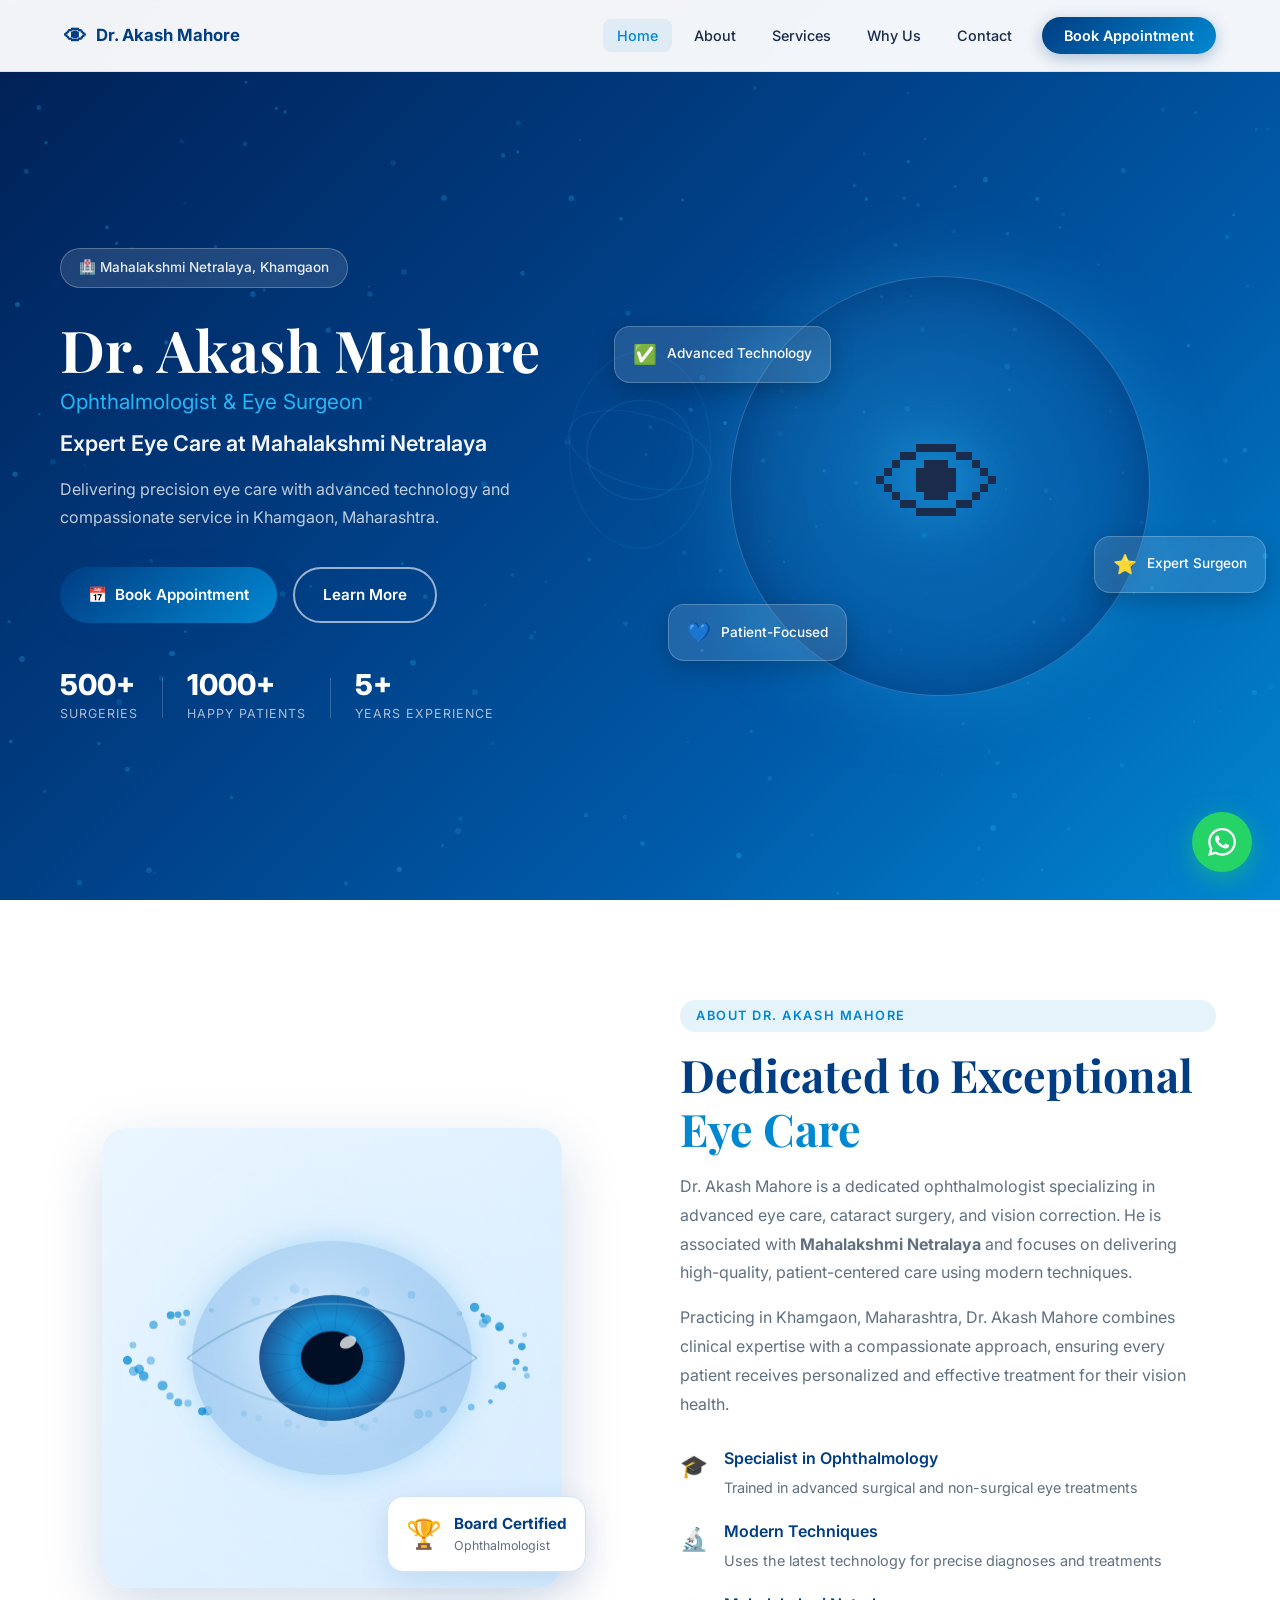
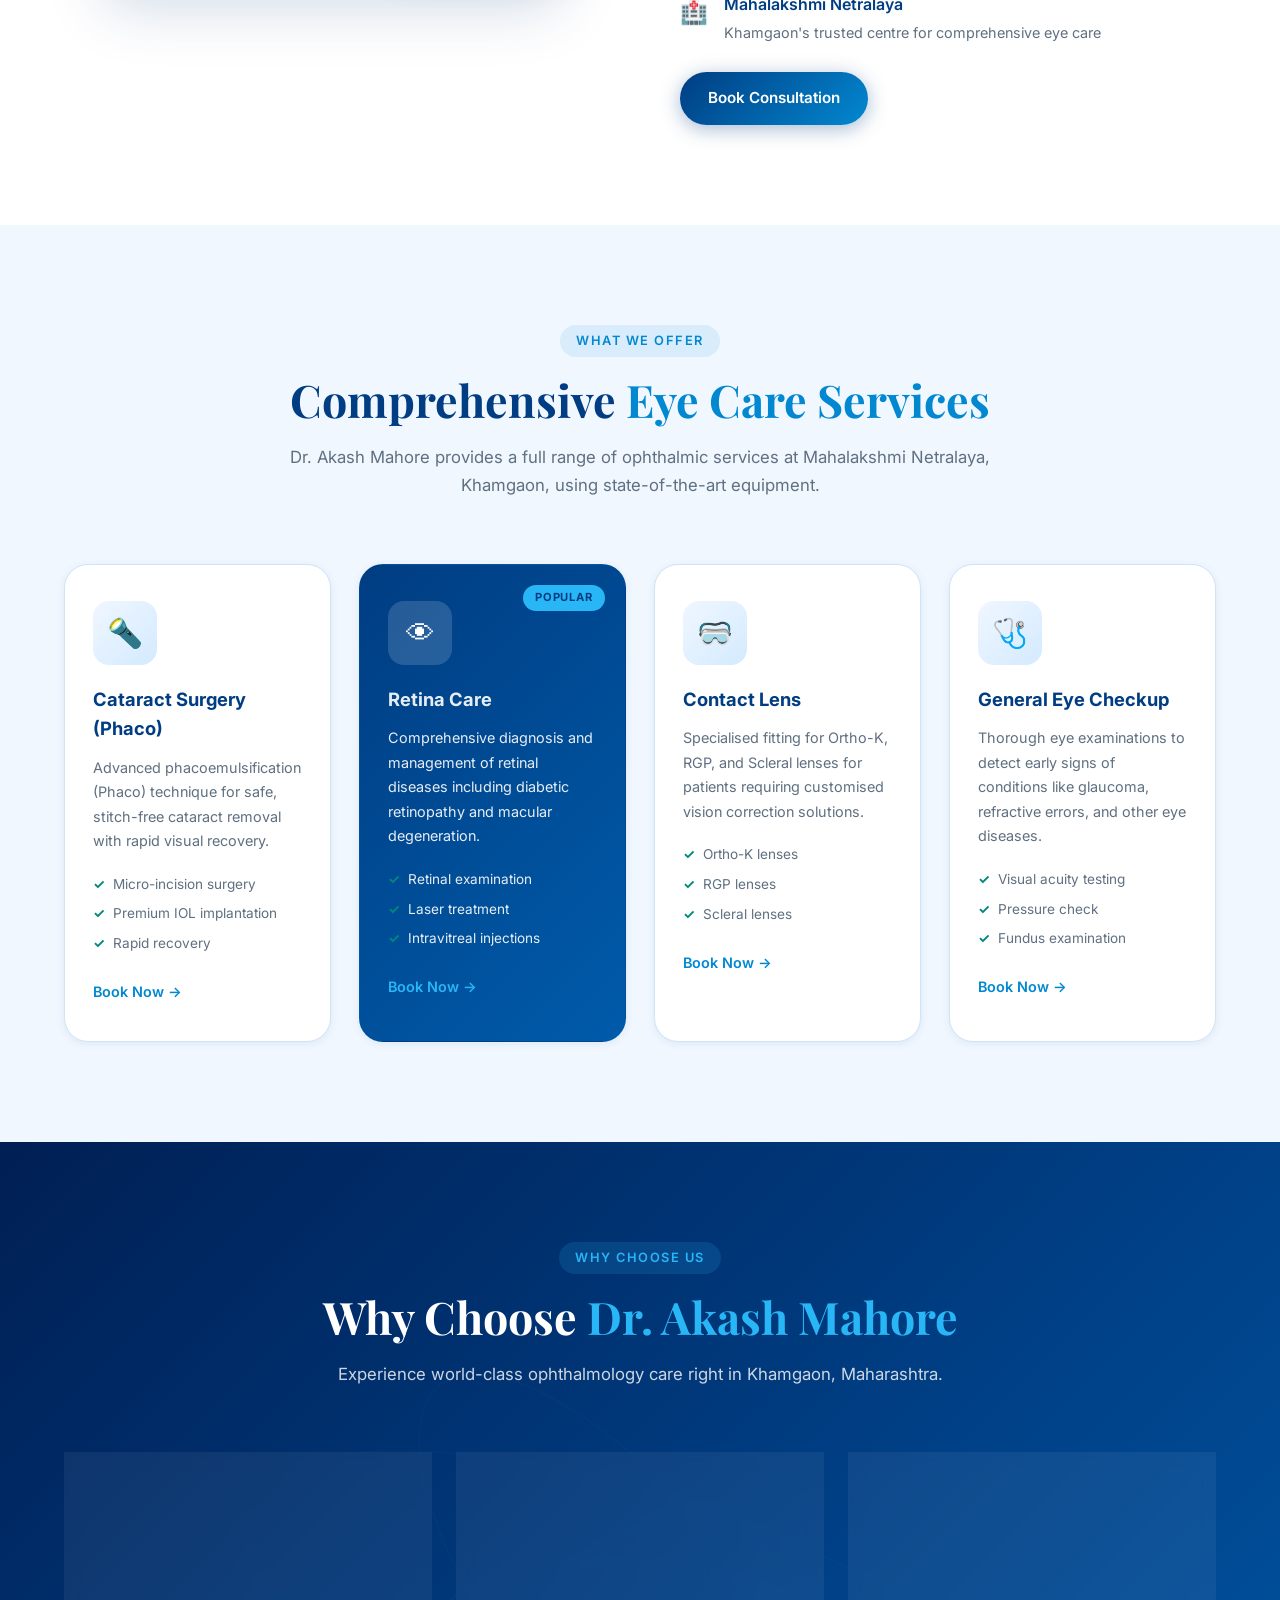
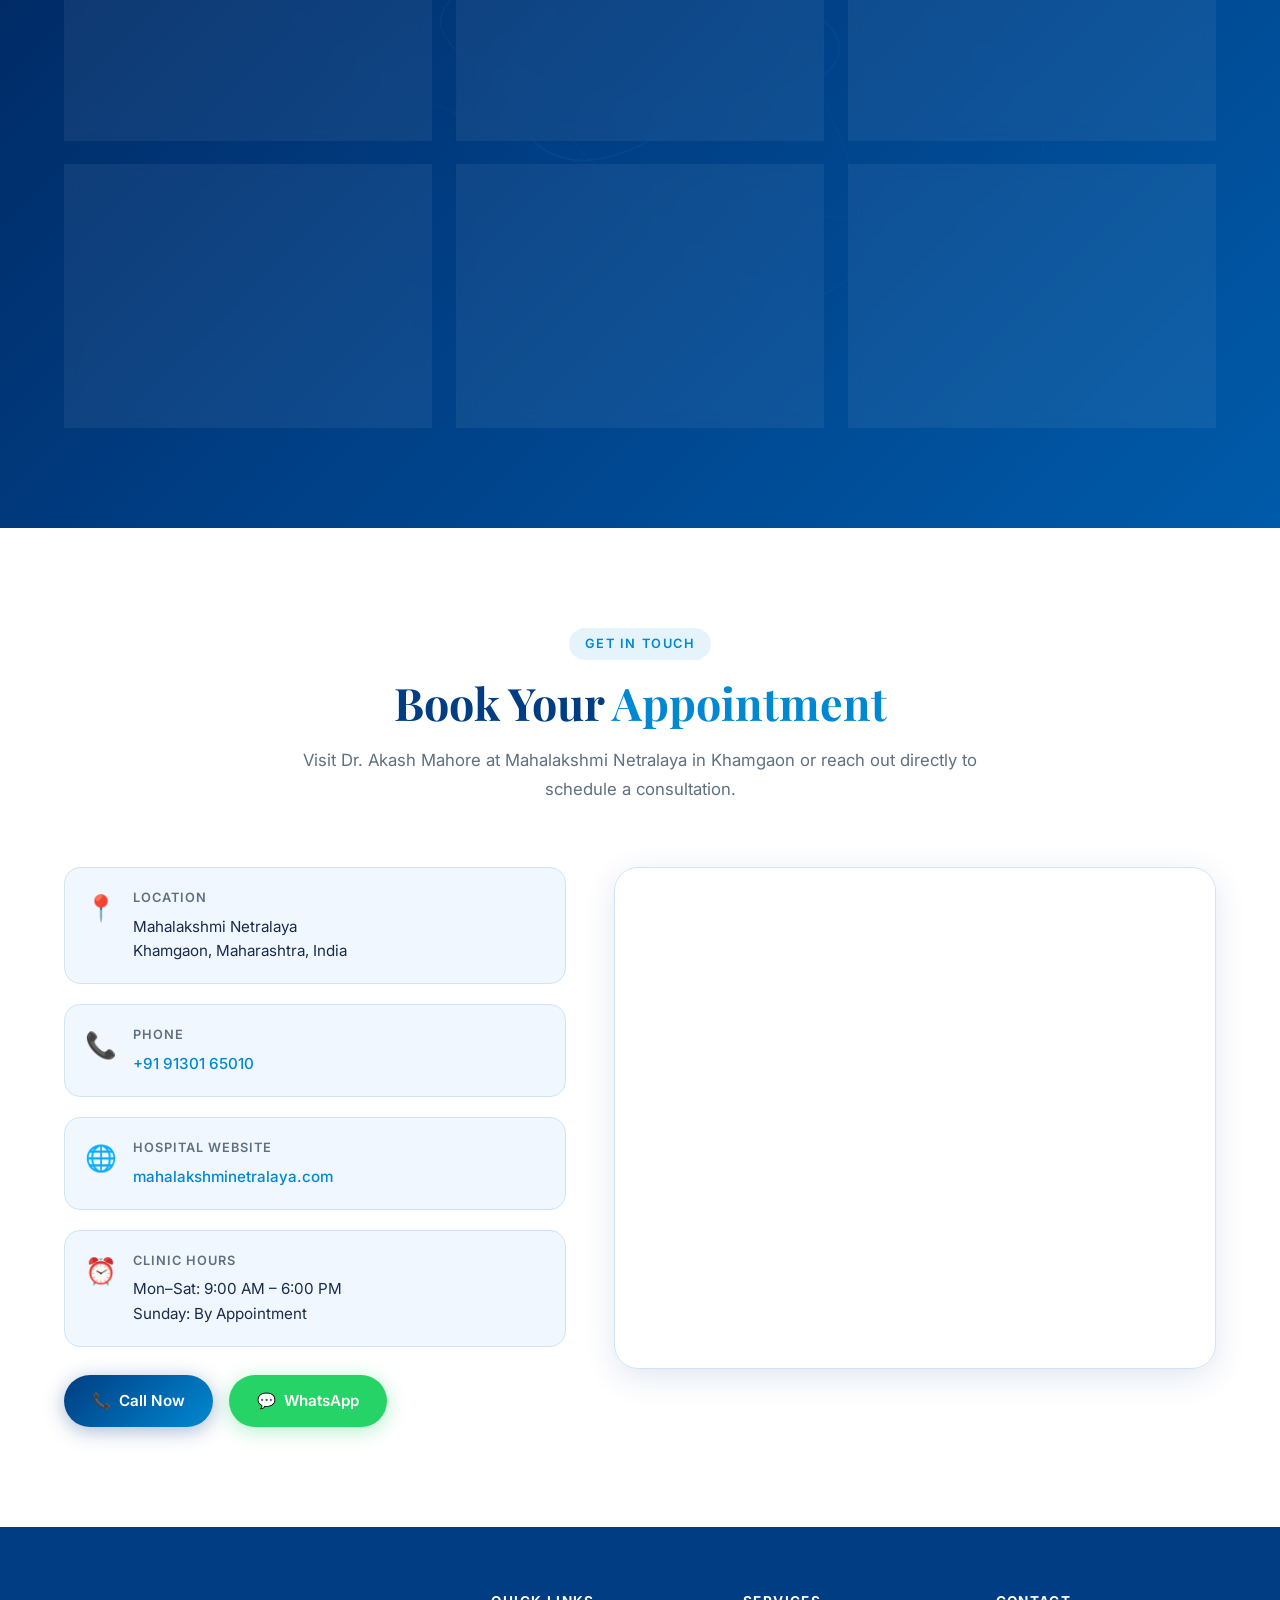
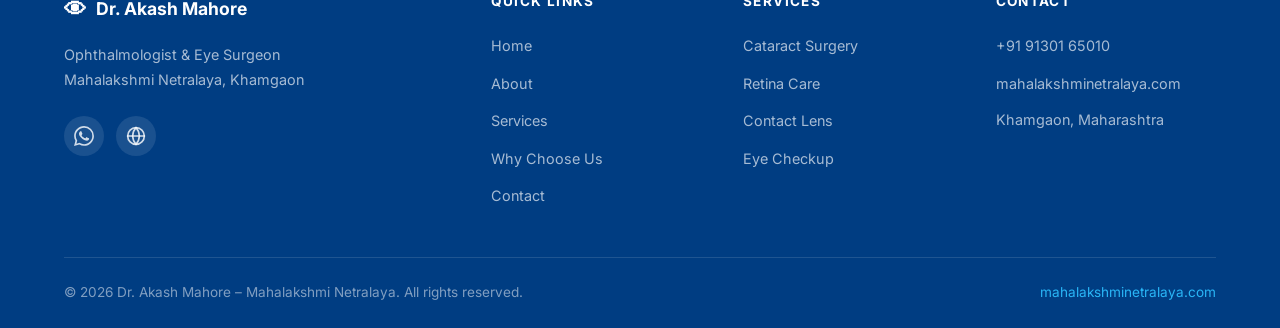
==== download.html @ 68d0b3f8 "Add self-contained single-file download.html Co-authored-by: akashmahore <257510565+akashmahore@user" ====
<!DOCTYPE html>
<html lang="en">
<head>
  <meta charset="UTF-8" />
  <meta name="viewport" content="width=device-width, initial-scale=1.0" />
  <meta name="description" content="Dr. Akash Mahore is a renowned ophthalmologist at Mahalakshmi Netralaya, Khamgaon, Maharashtra. Expert in cataract surgery, retina care, contact lens fitting, and general eye checkups." />
  <meta name="keywords" content="Dr. Akash Mahore, ophthalmologist, eye surgeon, Mahalakshmi Netralaya, Khamgaon, Maharashtra, cataract surgery, retina care, contact lens, eye checkup" />
  <meta name="author" content="Dr. Akash Mahore" />
  <meta property="og:title" content="Dr. Akash Mahore | Ophthalmologist | Mahalakshmi Netralaya" />
  <meta property="og:description" content="Expert eye care at Mahalakshmi Netralaya, Khamgaon, Maharashtra. Book an appointment with Dr. Akash Mahore today." />
  <meta property="og:type" content="website" />
  <title>Dr. Akash Mahore | Ophthalmologist | Mahalakshmi Netralaya</title>

  <!-- Schema Markup for Medical Professional -->
  <script type="application/ld+json">
  {
    "@context": "https://schema.org",
    "@type": "Physician",
    "name": "Dr. Akash Mahore",
    "description": "Ophthalmologist and Eye Surgeon specializing in cataract surgery, retina care, and vision correction.",
    "medicalSpecialty": "Ophthalmology",
    "worksFor": {
      "@type": "MedicalOrganization",
      "name": "Mahalakshmi Netralaya",
      "url": "https://mahalakshminetralaya.com",
      "address": {
        "@type": "PostalAddress",
        "addressLocality": "Khamgaon",
        "addressRegion": "Maharashtra",
        "addressCountry": "IN"
      }
    },
    "telephone": "+919130165010",
    "url": "https://mahalakshminetralaya.com"
  }
  </script>
  <link rel="preconnect" href="https://fonts.googleapis.com" />
  <link rel="preconnect" href="https://fonts.gstatic.com" crossorigin />
  <link href="https://fonts.googleapis.com/css2?family=Inter:wght@300;400;500;600;700;800&family=Playfair+Display:wght@700&display=swap" rel="stylesheet" />

  <style>
/* ============================================================
   Dr. Akash Mahore – Ophthalmologist Website Styles
   Mahalakshmi Netralaya, Khamgaon, Maharashtra
   ============================================================ */

/* ---- CSS Variables ---- */
:root {
  --color-primary: #003D82;
  --color-primary-light: #1565C0;
  --color-accent: #0288D1;
  --color-accent-light: #29B6F6;
  --color-bg: #FFFFFF;
  --color-bg-soft: #F0F7FF;
  --color-bg-card: #FFFFFF;
  --color-text: #1A2B4B;
  --color-text-muted: #607080;
  --color-border: #D0E4F7;
  --color-success: #00897B;
  --color-whatsapp: #25D366;
  --shadow-sm: 0 2px 8px rgba(0, 61, 130, 0.08);
  --shadow-md: 0 8px 32px rgba(0, 61, 130, 0.12);
  --shadow-lg: 0 20px 60px rgba(0, 61, 130, 0.18);
  --radius-sm: 8px;
  --radius-md: 16px;
  --radius-lg: 24px;
  --transition: 0.35s cubic-bezier(0.4, 0, 0.2, 1);
  --font-body: 'Inter', system-ui, sans-serif;
  --font-heading: 'Playfair Display', Georgia, serif;
  --nav-height: 72px;
}

/* ---- Reset & Base ---- */
*, *::before, *::after { box-sizing: border-box; margin: 0; padding: 0; }

html {
  scroll-behavior: smooth;
  font-size: 16px;
}

body {
  font-family: var(--font-body);
  color: var(--color-text);
  background: var(--color-bg);
  overflow-x: hidden;
  line-height: 1.6;
}

img, svg { display: block; max-width: 100%; }

a {
  color: inherit;
  text-decoration: none;
  transition: color var(--transition);
}

ul { list-style: none; }

/* ---- Utility Classes ---- */
.text-accent { color: var(--color-accent); }
.text-accent-light { color: var(--color-accent-light); }

.section-container {
  max-width: 1200px;
  margin: 0 auto;
  padding: 100px 24px;
}

.section-header {
  text-align: center;
  max-width: 700px;
  margin: 0 auto 64px;
}

.section-label {
  display: inline-block;
  font-size: 0.8rem;
  font-weight: 600;
  letter-spacing: 0.12em;
  text-transform: uppercase;
  color: var(--color-accent);
  background: rgba(2, 136, 209, 0.1);
  padding: 6px 16px;
  border-radius: 100px;
  margin-bottom: 16px;
}

.section-label.light {
  color: var(--color-accent-light);
  background: rgba(41, 182, 246, 0.15);
}

.section-title {
  font-family: var(--font-heading);
  font-size: clamp(1.8rem, 4vw, 2.8rem);
  line-height: 1.2;
  color: var(--color-primary);
  margin-bottom: 16px;
}

.section-title.light { color: #FFFFFF; }

.section-desc {
  font-size: 1.05rem;
  color: var(--color-text-muted);
  line-height: 1.7;
}

.section-desc.light { color: rgba(255, 255, 255, 0.8); }

/* ---- Buttons ---- */
.btn {
  display: inline-flex;
  align-items: center;
  gap: 8px;
  padding: 14px 28px;
  border-radius: 100px;
  font-size: 0.95rem;
  font-weight: 600;
  cursor: pointer;
  border: none;
  transition: all var(--transition);
  white-space: nowrap;
  text-decoration: none;
}

.btn-primary {
  background: linear-gradient(135deg, var(--color-primary) 0%, var(--color-accent) 100%);
  color: #FFFFFF;
  box-shadow: 0 4px 20px rgba(0, 61, 130, 0.35);
}

.btn-primary:hover {
  transform: translateY(-3px);
  box-shadow: 0 8px 32px rgba(0, 61, 130, 0.45);
  color: #FFFFFF;
}

.btn-secondary {
  background: transparent;
  color: #FFFFFF;
  border: 2px solid rgba(255, 255, 255, 0.6);
}

.btn-secondary:hover {
  background: rgba(255, 255, 255, 0.15);
  border-color: #FFFFFF;
  color: #FFFFFF;
}

.btn-whatsapp {
  background: var(--color-whatsapp);
  color: #FFFFFF;
  box-shadow: 0 4px 20px rgba(37, 211, 102, 0.35);
}

.btn-whatsapp:hover {
  transform: translateY(-3px);
  box-shadow: 0 8px 32px rgba(37, 211, 102, 0.45);
  color: #FFFFFF;
}

/* ============================================================
   NAVIGATION
   ============================================================ */
.navbar {
  position: fixed;
  top: 0;
  left: 0;
  right: 0;
  z-index: 1000;
  height: var(--nav-height);
  background: rgba(255, 255, 255, 0.95);
  backdrop-filter: blur(12px);
  -webkit-backdrop-filter: blur(12px);
  border-bottom: 1px solid var(--color-border);
  transition: all var(--transition);
}

.navbar.scrolled {
  box-shadow: var(--shadow-md);
}

.nav-container {
  max-width: 1200px;
  margin: 0 auto;
  padding: 0 24px;
  height: 100%;
  display: flex;
  align-items: center;
  justify-content: space-between;
}

.nav-logo {
  display: flex;
  align-items: center;
  gap: 10px;
  font-weight: 700;
  font-size: 1.05rem;
  color: var(--color-primary);
}

.logo-icon { font-size: 1.4rem; }

.nav-links {
  display: flex;
  align-items: center;
  gap: 8px;
}

.nav-link {
  padding: 8px 14px;
  border-radius: var(--radius-sm);
  font-size: 0.9rem;
  font-weight: 500;
  color: var(--color-text);
  transition: all var(--transition);
}

.nav-link:hover,
.nav-link.active {
  color: var(--color-accent);
  background: rgba(2, 136, 209, 0.08);
}

.nav-cta {
  padding: 10px 22px;
  background: linear-gradient(135deg, var(--color-primary) 0%, var(--color-accent) 100%);
  color: #FFFFFF !important;
  border-radius: 100px;
  font-size: 0.9rem;
  font-weight: 600;
  margin-left: 8px;
  transition: all var(--transition);
  box-shadow: 0 4px 16px rgba(0, 61, 130, 0.3);
}

.nav-cta:hover {
  transform: translateY(-2px);
  box-shadow: 0 8px 24px rgba(0, 61, 130, 0.4);
  color: #FFFFFF !important;
}

.hamburger {
  display: none;
  flex-direction: column;
  gap: 5px;
  background: none;
  border: none;
  cursor: pointer;
  padding: 8px;
  border-radius: var(--radius-sm);
  transition: background var(--transition);
}

.hamburger:hover { background: var(--color-bg-soft); }

.hamburger span {
  display: block;
  width: 24px;
  height: 2px;
  background: var(--color-primary);
  border-radius: 2px;
  transition: all var(--transition);
}

.hamburger.open span:nth-child(1) { transform: translateY(7px) rotate(45deg); }
.hamburger.open span:nth-child(2) { opacity: 0; transform: scaleX(0); }
.hamburger.open span:nth-child(3) { transform: translateY(-7px) rotate(-45deg); }

/* ============================================================
   HERO SECTION
   ============================================================ */
.hero {
  position: relative;
  min-height: 100vh;
  display: flex;
  align-items: center;
  background: linear-gradient(135deg, #001F54 0%, #003D82 40%, #005BAA 70%, #0288D1 100%);
  overflow: hidden;
  padding-top: var(--nav-height);
}

#heroCanvas {
  position: absolute;
  inset: 0;
  width: 100%;
  height: 100%;
  opacity: 0.5;
}

.hero-particles {
  position: absolute;
  inset: 0;
  pointer-events: none;
}

.hero-content {
  position: relative;
  z-index: 2;
  flex: 1;
  max-width: 600px;
  padding: 48px 24px 48px 60px;
  animation: fadeInLeft 1s ease-out;
}

@keyframes fadeInLeft {
  from { opacity: 0; transform: translateX(-40px); }
  to   { opacity: 1; transform: translateX(0); }
}

.hero-badge {
  display: inline-flex;
  align-items: center;
  gap: 8px;
  background: rgba(255, 255, 255, 0.12);
  border: 1px solid rgba(255, 255, 255, 0.25);
  color: rgba(255, 255, 255, 0.9);
  padding: 8px 18px;
  border-radius: 100px;
  font-size: 0.85rem;
  font-weight: 500;
  margin-bottom: 28px;
  backdrop-filter: blur(8px);
}

.hero-title {
  font-family: var(--font-heading);
  font-size: clamp(2.2rem, 5vw, 3.6rem);
  color: #FFFFFF;
  line-height: 1.15;
  margin-bottom: 12px;
}

.title-accent {
  display: block;
  font-family: var(--font-body);
  font-size: clamp(1rem, 2.5vw, 1.3rem);
  font-weight: 400;
  color: var(--color-accent-light);
  margin-top: 8px;
}

.hero-subtitle {
  font-size: clamp(1rem, 2.5vw, 1.35rem);
  color: rgba(255, 255, 255, 0.95);
  font-weight: 600;
  margin-bottom: 16px;
}

.hero-desc {
  font-size: 1rem;
  color: rgba(255, 255, 255, 0.75);
  line-height: 1.7;
  margin-bottom: 36px;
  max-width: 480px;
}

.hero-actions {
  display: flex;
  gap: 16px;
  flex-wrap: wrap;
  margin-bottom: 48px;
}

.hero-stats {
  display: flex;
  align-items: center;
  gap: 24px;
}

.stat-item {
  display: flex;
  flex-direction: column;
}

.stat-number {
  font-size: 1.8rem;
  font-weight: 800;
  color: #FFFFFF;
  line-height: 1;
}

.stat-label {
  font-size: 0.78rem;
  color: rgba(255, 255, 255, 0.65);
  text-transform: uppercase;
  letter-spacing: 0.08em;
  margin-top: 4px;
}

.stat-divider {
  width: 1px;
  height: 40px;
  background: rgba(255, 255, 255, 0.2);
}

/* Hero Visual (right side) */
.hero-visual {
  position: relative;
  flex: 1;
  display: flex;
  align-items: center;
  justify-content: center;
  min-height: 500px;
  animation: fadeInRight 1s ease-out 0.3s both;
}

@keyframes fadeInRight {
  from { opacity: 0; transform: translateX(40px); }
  to   { opacity: 1; transform: translateX(0); }
}

.eye-3d-container {
  width: 420px;
  height: 420px;
  border-radius: 50%;
  background: radial-gradient(circle at 40% 40%, rgba(41, 182, 246, 0.25), rgba(0, 61, 130, 0.4));
  border: 1px solid rgba(255, 255, 255, 0.15);
  box-shadow: 0 0 80px rgba(41, 182, 246, 0.3), inset 0 0 60px rgba(0, 40, 100, 0.5);
  position: relative;
  overflow: hidden;
  display: flex;
  align-items: center;
  justify-content: center;
}

.eye-3d-container::before {
  content: '👁';
  font-size: 8rem;
  filter: drop-shadow(0 0 30px rgba(41, 182, 246, 0.8));
  animation: eyePulse 3s ease-in-out infinite;
}

@keyframes eyePulse {
  0%, 100% { transform: scale(1); filter: drop-shadow(0 0 20px rgba(41, 182, 246, 0.6)); }
  50%       { transform: scale(1.08); filter: drop-shadow(0 0 40px rgba(41, 182, 246, 1)); }
}

/* Floating Cards */
.floating-card {
  position: absolute;
  display: flex;
  align-items: center;
  gap: 10px;
  background: rgba(255, 255, 255, 0.12);
  backdrop-filter: blur(16px);
  border: 1px solid rgba(255, 255, 255, 0.22);
  padding: 12px 18px;
  border-radius: var(--radius-md);
  color: #FFFFFF;
  font-size: 0.85rem;
  font-weight: 500;
  white-space: nowrap;
  box-shadow: 0 8px 24px rgba(0, 0, 0, 0.2);
}

.card-icon { font-size: 1.2rem; }

.card-1 { top: 18%; left: 2%; animation: float1 4s ease-in-out infinite; }
.card-2 { top: 60%; right: 2%; animation: float2 4.5s ease-in-out infinite 0.5s; }
.card-3 { bottom: 15%; left: 10%; animation: float3 5s ease-in-out infinite 1s; }

@keyframes float1 {
  0%, 100% { transform: translateY(0px); }
  50% { transform: translateY(-12px); }
}
@keyframes float2 {
  0%, 100% { transform: translateY(0px); }
  50% { transform: translateY(-10px); }
}
@keyframes float3 {
  0%, 100% { transform: translateY(0px); }
  50% { transform: translateY(-14px); }
}

/* ============================================================
   ABOUT SECTION
   ============================================================ */
.about {
  background: var(--color-bg);
}

.about .section-container {
  display: grid;
  grid-template-columns: 1fr 1fr;
  gap: 80px;
  align-items: center;
}

.about-visual { position: relative; }

.about-3d-wrap {
  position: relative;
  width: 100%;
  aspect-ratio: 1;
  max-width: 460px;
  margin: 0 auto;
}

#aboutCanvas {
  width: 100% !important;
  height: 100% !important;
  border-radius: var(--radius-lg);
  background: linear-gradient(135deg, var(--color-bg-soft), #D3EAFF);
  box-shadow: var(--shadow-lg);
}

.about-badge {
  position: absolute;
  bottom: 24px;
  right: -24px;
  display: flex;
  align-items: center;
  gap: 12px;
  background: var(--color-bg);
  border: 1px solid var(--color-border);
  padding: 14px 18px;
  border-radius: var(--radius-md);
  box-shadow: var(--shadow-md);
  animation: float1 4s ease-in-out infinite;
}

.badge-icon { font-size: 1.8rem; }

.badge-title {
  display: block;
  font-weight: 700;
  font-size: 0.95rem;
  color: var(--color-primary);
}

.badge-sub {
  display: block;
  font-size: 0.78rem;
  color: var(--color-text-muted);
}

.about-content .section-label { display: block; text-align: left; }

.about-bio {
  font-size: 1rem;
  line-height: 1.8;
  color: var(--color-text-muted);
  margin-bottom: 16px;
}

.about-highlights {
  margin: 28px 0;
  display: flex;
  flex-direction: column;
  gap: 20px;
}

.highlight-item {
  display: flex;
  gap: 16px;
  align-items: flex-start;
}

.highlight-icon { font-size: 1.4rem; margin-top: 2px; flex-shrink: 0; }

.highlight-item strong {
  display: block;
  font-weight: 600;
  color: var(--color-primary);
  margin-bottom: 4px;
}

.highlight-item p {
  font-size: 0.9rem;
  color: var(--color-text-muted);
  margin: 0;
}

/* ============================================================
   SERVICES SECTION
   ============================================================ */
.services {
  background: var(--color-bg-soft);
}

.services-grid {
  display: grid;
  grid-template-columns: repeat(auto-fit, minmax(260px, 1fr));
  gap: 28px;
}

.service-card {
  position: relative;
  background: var(--color-bg-card);
  border-radius: var(--radius-lg);
  padding: 36px 28px;
  border: 1px solid var(--color-border);
  box-shadow: var(--shadow-sm);
  transition: all var(--transition);
  transform-style: preserve-3d;
  overflow: hidden;
}

.service-card::before {
  content: '';
  position: absolute;
  top: 0; left: 0; right: 0;
  height: 3px;
  background: linear-gradient(90deg, var(--color-primary), var(--color-accent-light));
  opacity: 0;
  transition: opacity var(--transition);
}

.service-card:hover {
  transform: translateY(-10px) rotateX(2deg);
  box-shadow: var(--shadow-lg);
  border-color: rgba(2, 136, 209, 0.2);
}

.service-card:hover::before { opacity: 1; }

.service-card.featured {
  background: linear-gradient(135deg, var(--color-primary) 0%, #005BAA 100%);
  color: #FFFFFF;
  border-color: transparent;
}

.service-card.featured h3,
.service-card.featured p,
.service-card.featured .service-features li { color: rgba(255, 255, 255, 0.9); }

.service-card.featured .service-cta { color: var(--color-accent-light); }

.service-badge {
  position: absolute;
  top: 20px; right: 20px;
  background: var(--color-accent-light);
  color: var(--color-primary);
  font-size: 0.7rem;
  font-weight: 700;
  padding: 4px 12px;
  border-radius: 100px;
  text-transform: uppercase;
  letter-spacing: 0.08em;
}

.service-icon-wrap {
  width: 64px;
  height: 64px;
  background: linear-gradient(135deg, var(--color-bg-soft), #D3EAFF);
  border-radius: var(--radius-md);
  display: flex;
  align-items: center;
  justify-content: center;
  margin-bottom: 20px;
}

.service-card.featured .service-icon-wrap {
  background: rgba(255, 255, 255, 0.15);
}

.service-icon { font-size: 1.8rem; }

.service-card h3 {
  font-size: 1.15rem;
  font-weight: 700;
  color: var(--color-primary);
  margin-bottom: 12px;
}

.service-card p {
  font-size: 0.9rem;
  color: var(--color-text-muted);
  line-height: 1.7;
  margin-bottom: 20px;
}

.service-features {
  margin-bottom: 24px;
  display: flex;
  flex-direction: column;
  gap: 8px;
}

.service-features li {
  font-size: 0.85rem;
  color: var(--color-text-muted);
  padding-left: 20px;
  position: relative;
}

.service-features li::before {
  content: '✓';
  position: absolute;
  left: 0;
  color: var(--color-success);
  font-weight: 700;
}

.service-cta {
  display: inline-block;
  font-size: 0.9rem;
  font-weight: 600;
  color: var(--color-accent);
  transition: gap var(--transition);
}

.service-cta:hover { letter-spacing: 0.02em; }

/* ============================================================
   WHY CHOOSE SECTION
   ============================================================ */
.why-choose {
  position: relative;
  background: linear-gradient(135deg, #001F54 0%, #003D82 50%, #005BAA 100%);
  overflow: hidden;
}

.why-bg-canvas {
  position: absolute;
  inset: 0;
  opacity: 0.3;
}

.why-choose .section-container { position: relative; z-index: 2; }

.why-grid {
  display: grid;
  grid-template-columns: repeat(auto-fit, minmax(300px, 1fr));
  gap: 24px;
}

.why-card {
  background: rgba(255, 255, 255, 0.06);
  border: 1px solid rgba(255, 255, 255, 0.12);
  border-radius: var(--radius-lg);
  padding: 36px 28px;
  backdrop-filter: blur(8px);
  transition: all var(--transition);
  cursor: default;
}

.why-card:hover {
  background: rgba(255, 255, 255, 0.1);
  border-color: rgba(41, 182, 246, 0.4);
  transform: translateY(-6px);
  box-shadow: 0 16px 40px rgba(0, 0, 0, 0.25);
}

.why-icon-wrap {
  width: 56px;
  height: 56px;
  background: linear-gradient(135deg, var(--color-accent), var(--color-accent-light));
  border-radius: var(--radius-md);
  display: flex;
  align-items: center;
  justify-content: center;
  margin-bottom: 20px;
}

.why-icon { font-size: 1.5rem; }

.why-card h3 {
  font-size: 1.1rem;
  font-weight: 700;
  color: #FFFFFF;
  margin-bottom: 12px;
}

.why-card p {
  font-size: 0.9rem;
  color: rgba(255, 255, 255, 0.7);
  line-height: 1.7;
}

/* ============================================================
   CONTACT SECTION
   ============================================================ */
.contact { background: var(--color-bg); }

.contact-grid {
  display: grid;
  grid-template-columns: 1fr 1.2fr;
  gap: 48px;
  align-items: start;
}

.contact-info {
  display: flex;
  flex-direction: column;
  gap: 20px;
}

.contact-card {
  display: flex;
  align-items: flex-start;
  gap: 16px;
  background: var(--color-bg-soft);
  border: 1px solid var(--color-border);
  border-radius: var(--radius-md);
  padding: 20px;
  transition: all var(--transition);
}

.contact-card:hover {
  border-color: rgba(2, 136, 209, 0.3);
  box-shadow: var(--shadow-sm);
}

.contact-icon { font-size: 1.6rem; flex-shrink: 0; }

.contact-card h3 {
  font-size: 0.8rem;
  font-weight: 600;
  text-transform: uppercase;
  letter-spacing: 0.08em;
  color: var(--color-text-muted);
  margin-bottom: 6px;
}

.contact-card p {
  font-size: 0.95rem;
  color: var(--color-text);
  line-height: 1.6;
}

.contact-card a {
  color: var(--color-accent);
  font-weight: 500;
}

.contact-card a:hover { color: var(--color-primary); }

.contact-actions {
  display: flex;
  gap: 16px;
  flex-wrap: wrap;
  margin-top: 8px;
}

.contact-map {
  border-radius: var(--radius-lg);
  overflow: hidden;
  box-shadow: var(--shadow-md);
  border: 1px solid var(--color-border);
}

.contact-map iframe {
  width: 100%;
  height: 500px;
  border: none;
  display: block;
}

/* ============================================================
   FOOTER
   ============================================================ */
.footer {
  background: var(--color-primary);
  color: rgba(255, 255, 255, 0.85);
}

.footer-container {
  max-width: 1200px;
  margin: 0 auto;
  padding: 0 24px;
}

.footer-top {
  display: grid;
  grid-template-columns: 1fr 2fr;
  gap: 64px;
  padding: 64px 0 48px;
  border-bottom: 1px solid rgba(255, 255, 255, 0.12);
}

.footer-logo {
  display: flex;
  align-items: center;
  gap: 10px;
  font-size: 1.1rem;
  font-weight: 700;
  color: #FFFFFF;
  margin-bottom: 16px;
}

.footer-tagline {
  font-size: 0.9rem;
  color: rgba(255, 255, 255, 0.65);
  line-height: 1.7;
  margin-bottom: 24px;
}

.footer-social {
  display: flex;
  gap: 12px;
}

.social-link {
  display: flex;
  align-items: center;
  justify-content: center;
  width: 40px;
  height: 40px;
  border-radius: 50%;
  background: rgba(255, 255, 255, 0.1);
  color: rgba(255, 255, 255, 0.8);
  transition: all var(--transition);
}

.social-link:hover {
  background: var(--color-accent);
  color: #FFFFFF;
  transform: translateY(-3px);
}

.footer-links {
  display: grid;
  grid-template-columns: repeat(3, 1fr);
  gap: 32px;
}

.footer-col h4 {
  font-size: 0.85rem;
  font-weight: 700;
  text-transform: uppercase;
  letter-spacing: 0.1em;
  color: #FFFFFF;
  margin-bottom: 20px;
}

.footer-col ul {
  display: flex;
  flex-direction: column;
  gap: 12px;
}

.footer-col a {
  font-size: 0.9rem;
  color: rgba(255, 255, 255, 0.65);
  transition: color var(--transition);
}

.footer-col a:hover { color: var(--color-accent-light); }

.footer-col li:not(:has(a)) {
  font-size: 0.9rem;
  color: rgba(255, 255, 255, 0.65);
}

.footer-bottom {
  display: flex;
  align-items: center;
  justify-content: space-between;
  padding: 24px 0;
  font-size: 0.85rem;
  color: rgba(255, 255, 255, 0.5);
  flex-wrap: wrap;
  gap: 12px;
}

.footer-bottom a {
  color: var(--color-accent-light);
}

.footer-bottom a:hover { color: #FFFFFF; }

/* ============================================================
   WHATSAPP FLOATING BUTTON
   ============================================================ */
.whatsapp-float {
  position: fixed;
  bottom: 28px;
  right: 28px;
  z-index: 999;
  width: 60px;
  height: 60px;
  border-radius: 50%;
  background: var(--color-whatsapp);
  display: flex;
  align-items: center;
  justify-content: center;
  box-shadow: 0 6px 24px rgba(37, 211, 102, 0.5);
  transition: all var(--transition);
  animation: waPulse 2.5s ease-in-out infinite;
}

.whatsapp-float:hover {
  transform: scale(1.12);
  box-shadow: 0 10px 32px rgba(37, 211, 102, 0.65);
  animation: none;
}

@keyframes waPulse {
  0%, 100% { box-shadow: 0 6px 24px rgba(37, 211, 102, 0.5); }
  50% { box-shadow: 0 6px 32px rgba(37, 211, 102, 0.8), 0 0 0 12px rgba(37, 211, 102, 0.12); }
}

.whatsapp-tooltip {
  position: absolute;
  right: 70px;
  background: var(--color-primary);
  color: #FFFFFF;
  padding: 6px 14px;
  border-radius: var(--radius-sm);
  font-size: 0.82rem;
  font-weight: 500;
  white-space: nowrap;
  opacity: 0;
  pointer-events: none;
  transition: opacity var(--transition);
  box-shadow: var(--shadow-sm);
}

.whatsapp-tooltip::after {
  content: '';
  position: absolute;
  right: -6px;
  top: 50%;
  transform: translateY(-50%);
  border: 6px solid transparent;
  border-right: none;
  border-left-color: var(--color-primary);
}

.whatsapp-float:hover .whatsapp-tooltip { opacity: 1; }

/* ============================================================
   SCROLL ANIMATIONS
   ============================================================ */
.reveal {
  opacity: 0;
  transform: translateY(30px);
  transition: opacity 0.7s ease, transform 0.7s ease;
}

.reveal.visible {
  opacity: 1;
  transform: translateY(0);
}

.reveal-left {
  opacity: 0;
  transform: translateX(-30px);
  transition: opacity 0.7s ease, transform 0.7s ease;
}

.reveal-left.visible {
  opacity: 1;
  transform: translateX(0);
}

.reveal-right {
  opacity: 0;
  transform: translateX(30px);
  transition: opacity 0.7s ease, transform 0.7s ease;
}

.reveal-right.visible {
  opacity: 1;
  transform: translateX(0);
}

/* Staggered delays for children */
.reveal-stagger > *:nth-child(1) { transition-delay: 0s; }
.reveal-stagger > *:nth-child(2) { transition-delay: 0.1s; }
.reveal-stagger > *:nth-child(3) { transition-delay: 0.2s; }
.reveal-stagger > *:nth-child(4) { transition-delay: 0.3s; }
.reveal-stagger > *:nth-child(5) { transition-delay: 0.4s; }
.reveal-stagger > *:nth-child(6) { transition-delay: 0.5s; }

/* ============================================================
   RESPONSIVE DESIGN
   ============================================================ */

/* Large tablets */
@media (max-width: 1024px) {
  .hero-content { padding-left: 40px; }
  .eye-3d-container { width: 340px; height: 340px; }
  .about .section-container { gap: 48px; }
}

/* Tablets */
@media (max-width: 768px) {
  :root { --nav-height: 64px; }

  .hamburger { display: flex; }

  .nav-links {
    position: fixed;
    top: var(--nav-height);
    left: 0;
    right: 0;
    background: rgba(255, 255, 255, 0.98);
    backdrop-filter: blur(16px);
    flex-direction: column;
    padding: 24px;
    gap: 8px;
    border-bottom: 1px solid var(--color-border);
    transform: translateY(-120%);
    opacity: 0;
    transition: transform var(--transition), opacity var(--transition);
    pointer-events: none;
  }

  .nav-links.open {
    transform: translateY(0);
    opacity: 1;
    pointer-events: all;
  }

  .nav-link, .nav-cta {
    width: 100%;
    text-align: center;
    padding: 12px 20px;
  }

  .nav-cta { margin-left: 0; }

  .hero {
    flex-direction: column;
    padding-top: calc(var(--nav-height) + 24px);
    padding-bottom: 60px;
  }

  .hero-content {
    padding: 32px 24px;
    max-width: 100%;
    text-align: center;
  }

  .hero-actions { justify-content: center; }
  .hero-stats { justify-content: center; }

  .hero-visual {
    min-height: 320px;
    width: 100%;
  }

  .eye-3d-container {
    width: 280px;
    height: 280px;
  }

  .floating-card { display: none; }

  .about .section-container {
    grid-template-columns: 1fr;
    gap: 40px;
  }

  .about-badge { right: 0; }

  .about-content .section-label { text-align: center; }
  .about-content .section-title { text-align: center; }

  .contact-grid {
    grid-template-columns: 1fr;
    gap: 32px;
  }

  .footer-top {
    grid-template-columns: 1fr;
    gap: 40px;
  }

  .footer-links {
    grid-template-columns: repeat(2, 1fr);
    gap: 24px;
  }

  .footer-bottom { flex-direction: column; text-align: center; }
}

/* Mobile */
@media (max-width: 480px) {
  .section-container { padding: 72px 20px; }

  .hero-stats { gap: 16px; }
  .stat-number { font-size: 1.4rem; }

  .services-grid { grid-template-columns: 1fr; }
  .why-grid { grid-template-columns: 1fr; }

  .footer-links { grid-template-columns: 1fr; }

  .whatsapp-float { bottom: 20px; right: 20px; width: 52px; height: 52px; }
}

  </style>
</head>
<body>

  <!-- ===== NAVIGATION ===== -->
  <nav class="navbar" id="navbar" role="navigation" aria-label="Main navigation">
    <div class="nav-container">
      <a href="#home" class="nav-logo" aria-label="Dr. Akash Mahore Home">
        <span class="logo-icon">👁</span>
        <span class="logo-text">Dr. Akash Mahore</span>
      </a>
      <ul class="nav-links" id="navLinks" role="list">
        <li><a href="#home" class="nav-link">Home</a></li>
        <li><a href="#about" class="nav-link">About</a></li>
        <li><a href="#services" class="nav-link">Services</a></li>
        <li><a href="#why-choose" class="nav-link">Why Us</a></li>
        <li><a href="#contact" class="nav-link">Contact</a></li>
        <li><a href="tel:+919130165010" class="nav-cta">Book Appointment</a></li>
      </ul>
      <button class="hamburger" id="hamburger" aria-label="Toggle navigation menu" aria-expanded="false" aria-controls="navLinks">
        <span></span><span></span><span></span>
      </button>
    </div>
  </nav>

  <!-- ===== HERO SECTION ===== -->
  <section class="hero" id="home" aria-label="Hero section">
    <canvas id="heroCanvas" aria-hidden="true"></canvas>
    <div class="hero-particles" aria-hidden="true" id="heroParticles"></div>
    <div class="hero-content">
      <div class="hero-badge">🏥 Mahalakshmi Netralaya, Khamgaon</div>
      <h1 class="hero-title">
        Dr. Akash Mahore
        <span class="title-accent">Ophthalmologist &amp; Eye Surgeon</span>
      </h1>
      <p class="hero-subtitle">Expert Eye Care at Mahalakshmi Netralaya</p>
      <p class="hero-desc">Delivering precision eye care with advanced technology and compassionate service in Khamgaon, Maharashtra.</p>
      <div class="hero-actions">
        <a href="tel:+919130165010" class="btn btn-primary">
          <span>📅</span> Book Appointment
        </a>
        <a href="#about" class="btn btn-secondary">Learn More</a>
      </div>
      <div class="hero-stats">
        <div class="stat-item">
          <span class="stat-number">500+</span>
          <span class="stat-label">Surgeries</span>
        </div>
        <div class="stat-divider" aria-hidden="true"></div>
        <div class="stat-item">
          <span class="stat-number">1000+</span>
          <span class="stat-label">Happy Patients</span>
        </div>
        <div class="stat-divider" aria-hidden="true"></div>
        <div class="stat-item">
          <span class="stat-number">5+</span>
          <span class="stat-label">Years Experience</span>
        </div>
      </div>
    </div>
    <div class="hero-visual" aria-hidden="true">
      <div class="eye-3d-container" id="eye3dContainer"></div>
      <div class="floating-card card-1">
        <span class="card-icon">✅</span>
        <span>Advanced Technology</span>
      </div>
      <div class="floating-card card-2">
        <span class="card-icon">⭐</span>
        <span>Expert Surgeon</span>
      </div>
      <div class="floating-card card-3">
        <span class="card-icon">💙</span>
        <span>Patient-Focused</span>
      </div>
    </div>
  </section>

  <!-- ===== ABOUT SECTION ===== -->
  <section class="about" id="about" aria-label="About Dr. Akash Mahore">
    <div class="section-container">
      <div class="about-visual" aria-hidden="true">
        <div class="about-3d-wrap">
          <canvas id="aboutCanvas"></canvas>
          <div class="about-badge">
            <span class="badge-icon">🏆</span>
            <div>
              <span class="badge-title">Board Certified</span>
              <span class="badge-sub">Ophthalmologist</span>
            </div>
          </div>
        </div>
      </div>
      <div class="about-content">
        <div class="section-label">About Dr. Akash Mahore</div>
        <h2 class="section-title">Dedicated to Exceptional <span class="text-accent">Eye Care</span></h2>
        <p class="about-bio">
          Dr. Akash Mahore is a dedicated ophthalmologist specializing in advanced eye care, cataract surgery, and vision correction. He is associated with <strong>Mahalakshmi Netralaya</strong> and focuses on delivering high-quality, patient-centered care using modern techniques.
        </p>
        <p class="about-bio">
          Practicing in Khamgaon, Maharashtra, Dr. Akash Mahore combines clinical expertise with a compassionate approach, ensuring every patient receives personalized and effective treatment for their vision health.
        </p>
        <ul class="about-highlights" role="list">
          <li class="highlight-item">
            <span class="highlight-icon">🎓</span>
            <div>
              <strong>Specialist in Ophthalmology</strong>
              <p>Trained in advanced surgical and non-surgical eye treatments</p>
            </div>
          </li>
          <li class="highlight-item">
            <span class="highlight-icon">🔬</span>
            <div>
              <strong>Modern Techniques</strong>
              <p>Uses the latest technology for precise diagnoses and treatments</p>
            </div>
          </li>
          <li class="highlight-item">
            <span class="highlight-icon">🏥</span>
            <div>
              <strong>Mahalakshmi Netralaya</strong>
              <p>Khamgaon's trusted centre for comprehensive eye care</p>
            </div>
          </li>
        </ul>
        <a href="tel:+919130165010" class="btn btn-primary">Book Consultation</a>
      </div>
    </div>
  </section>

  <!-- ===== SERVICES SECTION ===== -->
  <section class="services" id="services" aria-label="Services offered by Dr. Akash Mahore">
    <div class="section-container">
      <div class="section-header">
        <div class="section-label">What We Offer</div>
        <h2 class="section-title">Comprehensive <span class="text-accent">Eye Care Services</span></h2>
        <p class="section-desc">Dr. Akash Mahore provides a full range of ophthalmic services at Mahalakshmi Netralaya, Khamgaon, using state-of-the-art equipment.</p>
      </div>
      <div class="services-grid">

        <article class="service-card" data-tilt>
          <div class="service-icon-wrap">
            <div class="service-icon">🔦</div>
          </div>
          <h3>Cataract Surgery (Phaco)</h3>
          <p>Advanced phacoemulsification (Phaco) technique for safe, stitch-free cataract removal with rapid visual recovery.</p>
          <ul class="service-features" role="list">
            <li>Micro-incision surgery</li>
            <li>Premium IOL implantation</li>
            <li>Rapid recovery</li>
          </ul>
          <a href="tel:+919130165010" class="service-cta">Book Now →</a>
        </article>

        <article class="service-card featured" data-tilt>
          <div class="service-badge">Popular</div>
          <div class="service-icon-wrap">
            <div class="service-icon">👁</div>
          </div>
          <h3>Retina Care</h3>
          <p>Comprehensive diagnosis and management of retinal diseases including diabetic retinopathy and macular degeneration.</p>
          <ul class="service-features" role="list">
            <li>Retinal examination</li>
            <li>Laser treatment</li>
            <li>Intravitreal injections</li>
          </ul>
          <a href="tel:+919130165010" class="service-cta">Book Now →</a>
        </article>

        <article class="service-card" data-tilt>
          <div class="service-icon-wrap">
            <div class="service-icon">🥽</div>
          </div>
          <h3>Contact Lens</h3>
          <p>Specialised fitting for Ortho-K, RGP, and Scleral lenses for patients requiring customised vision correction solutions.</p>
          <ul class="service-features" role="list">
            <li>Ortho-K lenses</li>
            <li>RGP lenses</li>
            <li>Scleral lenses</li>
          </ul>
          <a href="tel:+919130165010" class="service-cta">Book Now →</a>
        </article>

        <article class="service-card" data-tilt>
          <div class="service-icon-wrap">
            <div class="service-icon">🩺</div>
          </div>
          <h3>General Eye Checkup</h3>
          <p>Thorough eye examinations to detect early signs of conditions like glaucoma, refractive errors, and other eye diseases.</p>
          <ul class="service-features" role="list">
            <li>Visual acuity testing</li>
            <li>Pressure check</li>
            <li>Fundus examination</li>
          </ul>
          <a href="tel:+919130165010" class="service-cta">Book Now →</a>
        </article>

      </div>
    </div>
  </section>

  <!-- ===== WHY CHOOSE SECTION ===== -->
  <section class="why-choose" id="why-choose" aria-label="Why choose Dr. Akash Mahore">
    <div class="why-bg-canvas" aria-hidden="true" id="whyCanvas"></div>
    <div class="section-container">
      <div class="section-header">
        <div class="section-label light">Why Choose Us</div>
        <h2 class="section-title light">Why Choose <span class="text-accent-light">Dr. Akash Mahore</span></h2>
        <p class="section-desc light">Experience world-class ophthalmology care right in Khamgaon, Maharashtra.</p>
      </div>
      <div class="why-grid">

        <div class="why-card" role="article">
          <div class="why-icon-wrap">
            <div class="why-icon">⚡</div>
          </div>
          <h3>Advanced Technology</h3>
          <p>Dr. Akash Mahore uses cutting-edge diagnostic and surgical equipment, ensuring the most accurate diagnoses and safest procedures.</p>
        </div>

        <div class="why-card" role="article">
          <div class="why-icon-wrap">
            <div class="why-icon">💙</div>
          </div>
          <h3>Patient-Focused Care</h3>
          <p>Every patient receives individualised attention and a customised treatment plan, guided by Dr. Akash Mahore's compassionate approach.</p>
        </div>

        <div class="why-card" role="article">
          <div class="why-icon-wrap">
            <div class="why-icon">🏅</div>
          </div>
          <h3>Expertise in Modern Ophthalmology</h3>
          <p>Deeply knowledgeable in modern ophthalmic practices including complex surgeries, retina care, and speciality contact lens fitting.</p>
        </div>

        <div class="why-card" role="article">
          <div class="why-icon-wrap">
            <div class="why-icon">🕐</div>
          </div>
          <h3>Timely &amp; Efficient</h3>
          <p>Respect for your time with minimal wait times, streamlined consultations, and prompt follow-up care after procedures.</p>
        </div>

        <div class="why-card" role="article">
          <div class="why-icon-wrap">
            <div class="why-icon">🔬</div>
          </div>
          <h3>Precise Diagnosis</h3>
          <p>Advanced imaging and diagnostic tools ensure every condition is identified accurately, enabling targeted and effective treatment.</p>
        </div>

        <div class="why-card" role="article">
          <div class="why-icon-wrap">
            <div class="why-icon">🤝</div>
          </div>
          <h3>Trusted by Patients</h3>
          <p>Hundreds of patients in Khamgaon and surrounding areas trust Dr. Akash Mahore for their vision care needs.</p>
        </div>

      </div>
    </div>
  </section>

  <!-- ===== CONTACT SECTION ===== -->
  <section class="contact" id="contact" aria-label="Contact Dr. Akash Mahore">
    <div class="section-container">
      <div class="section-header">
        <div class="section-label">Get In Touch</div>
        <h2 class="section-title">Book Your <span class="text-accent">Appointment</span></h2>
        <p class="section-desc">Visit Dr. Akash Mahore at Mahalakshmi Netralaya in Khamgaon or reach out directly to schedule a consultation.</p>
      </div>
      <div class="contact-grid">

        <div class="contact-info">
          <div class="contact-card">
            <div class="contact-icon">📍</div>
            <div>
              <h3>Location</h3>
              <p>Mahalakshmi Netralaya<br>Khamgaon, Maharashtra, India</p>
            </div>
          </div>
          <div class="contact-card">
            <div class="contact-icon">📞</div>
            <div>
              <h3>Phone</h3>
              <p><a href="tel:+919130165010">+91 91301 65010</a></p>
            </div>
          </div>
          <div class="contact-card">
            <div class="contact-icon">🌐</div>
            <div>
              <h3>Hospital Website</h3>
              <p><a href="https://mahalakshminetralaya.com" target="_blank" rel="noopener noreferrer">mahalakshminetralaya.com</a></p>
            </div>
          </div>
          <div class="contact-card">
            <div class="contact-icon">⏰</div>
            <div>
              <h3>Clinic Hours</h3>
              <p>Mon–Sat: 9:00 AM – 6:00 PM<br>Sunday: By Appointment</p>
            </div>
          </div>
          <div class="contact-actions">
            <a href="tel:+919130165010" class="btn btn-primary">
              <span>📞</span> Call Now
            </a>
            <a href="https://wa.me/919130165010?text=Hello%20Dr.%20Akash%20Mahore%2C%20I%20would%20like%20to%20book%20an%20appointment." target="_blank" rel="noopener noreferrer" class="btn btn-whatsapp">
              <span>💬</span> WhatsApp
            </a>
          </div>
        </div>

        <div class="contact-map">
          <iframe
            title="Mahalakshmi Netralaya location map"
            src="https://www.google.com/maps?q=Mahalakshmi+Netralaya+Khamgaon+Maharashtra&output=embed"
            allowfullscreen
            loading="lazy"
            referrerpolicy="no-referrer-when-downgrade"
          ></iframe>
        </div>

      </div>
    </div>
  </section>

  <!-- ===== FOOTER ===== -->
  <footer class="footer" role="contentinfo">
    <div class="footer-container">
      <div class="footer-top">
        <div class="footer-brand">
          <div class="footer-logo">
            <span class="logo-icon">👁</span>
            <span>Dr. Akash Mahore</span>
          </div>
          <p class="footer-tagline">Ophthalmologist &amp; Eye Surgeon<br>Mahalakshmi Netralaya, Khamgaon</p>
          <div class="footer-social" role="list" aria-label="Social media links">
            <a href="https://wa.me/919130165010" target="_blank" rel="noopener noreferrer" class="social-link" aria-label="WhatsApp">
              <svg xmlns="http://www.w3.org/2000/svg" width="20" height="20" viewBox="0 0 24 24" fill="currentColor" aria-hidden="true"><path d="M17.472 14.382c-.297-.149-1.758-.867-2.03-.967-.273-.099-.471-.148-.67.15-.197.297-.767.966-.94 1.164-.173.199-.347.223-.644.075-.297-.15-1.255-.463-2.39-1.475-.883-.788-1.48-1.761-1.653-2.059-.173-.297-.018-.458.13-.606.134-.133.298-.347.446-.52.149-.174.198-.298.298-.497.099-.198.05-.371-.025-.52-.075-.149-.669-1.612-.916-2.207-.242-.579-.487-.5-.669-.51-.173-.008-.371-.01-.57-.01-.198 0-.52.074-.792.372-.272.297-1.04 1.016-1.04 2.479 0 1.462 1.065 2.875 1.213 3.074.149.198 2.096 3.2 5.077 4.487.709.306 1.262.489 1.694.625.712.227 1.36.195 1.871.118.571-.085 1.758-.719 2.006-1.413.248-.694.248-1.289.173-1.413-.074-.124-.272-.198-.57-.347m-5.421 7.403h-.004a9.87 9.87 0 01-5.031-1.378l-.361-.214-3.741.982.998-3.648-.235-.374a9.86 9.86 0 01-1.51-5.26c.001-5.45 4.436-9.884 9.888-9.884 2.64 0 5.122 1.03 6.988 2.898a9.825 9.825 0 012.893 6.994c-.003 5.45-4.437 9.884-9.885 9.884m8.413-18.297A11.815 11.815 0 0012.05 0C5.495 0 .16 5.335.157 11.892c0 2.096.547 4.142 1.588 5.945L.057 24l6.305-1.654a11.882 11.882 0 005.683 1.448h.005c6.554 0 11.89-5.335 11.893-11.893a11.821 11.821 0 00-3.48-8.413z"/></svg>
            </a>
            <a href="https://mahalakshminetralaya.com" target="_blank" rel="noopener noreferrer" class="social-link" aria-label="Hospital Website">
              <svg xmlns="http://www.w3.org/2000/svg" width="20" height="20" viewBox="0 0 24 24" fill="none" stroke="currentColor" stroke-width="2" stroke-linecap="round" stroke-linejoin="round" aria-hidden="true"><circle cx="12" cy="12" r="10"/><line x1="2" y1="12" x2="22" y2="12"/><path d="M12 2a15.3 15.3 0 0 1 4 10 15.3 15.3 0 0 1-4 10 15.3 15.3 0 0 1-4-10 15.3 15.3 0 0 1 4-10z"/></svg>
            </a>
          </div>
        </div>
        <div class="footer-links">
          <div class="footer-col">
            <h4>Quick Links</h4>
            <ul role="list">
              <li><a href="#home">Home</a></li>
              <li><a href="#about">About</a></li>
              <li><a href="#services">Services</a></li>
              <li><a href="#why-choose">Why Choose Us</a></li>
              <li><a href="#contact">Contact</a></li>
            </ul>
          </div>
          <div class="footer-col">
            <h4>Services</h4>
            <ul role="list">
              <li><a href="#services">Cataract Surgery</a></li>
              <li><a href="#services">Retina Care</a></li>
              <li><a href="#services">Contact Lens</a></li>
              <li><a href="#services">Eye Checkup</a></li>
            </ul>
          </div>
          <div class="footer-col">
            <h4>Contact</h4>
            <ul role="list">
              <li><a href="tel:+919130165010">+91 91301 65010</a></li>
              <li><a href="https://mahalakshminetralaya.com" target="_blank" rel="noopener noreferrer">mahalakshminetralaya.com</a></li>
              <li>Khamgaon, Maharashtra</li>
            </ul>
          </div>
        </div>
      </div>
      <div class="footer-bottom">
        <p>&copy; <span id="year"></span> Dr. Akash Mahore – Mahalakshmi Netralaya. All rights reserved.</p>
        <p>
          <a href="https://mahalakshminetralaya.com" target="_blank" rel="noopener noreferrer">mahalakshminetralaya.com</a>
        </p>
      </div>
    </div>
  </footer>

  <!-- ===== WHATSAPP FLOATING BUTTON ===== -->
  <a
    href="https://wa.me/919130165010?text=Hello%20Dr.%20Akash%20Mahore%2C%20I%20would%20like%20to%20book%20an%20appointment."
    target="_blank"
    rel="noopener noreferrer"
    class="whatsapp-float"
    aria-label="Contact Dr. Akash Mahore on WhatsApp"
  >
    <svg xmlns="http://www.w3.org/2000/svg" width="28" height="28" viewBox="0 0 24 24" fill="white" aria-hidden="true">
      <path d="M17.472 14.382c-.297-.149-1.758-.867-2.03-.967-.273-.099-.471-.148-.67.15-.197.297-.767.966-.94 1.164-.173.199-.347.223-.644.075-.297-.15-1.255-.463-2.39-1.475-.883-.788-1.48-1.761-1.653-2.059-.173-.297-.018-.458.13-.606.134-.133.298-.347.446-.52.149-.174.198-.298.298-.497.099-.198.05-.371-.025-.52-.075-.149-.669-1.612-.916-2.207-.242-.579-.487-.5-.669-.51-.173-.008-.371-.01-.57-.01-.198 0-.52.074-.792.372-.272.297-1.04 1.016-1.04 2.479 0 1.462 1.065 2.875 1.213 3.074.149.198 2.096 3.2 5.077 4.487.709.306 1.262.489 1.694.625.712.227 1.36.195 1.871.118.571-.085 1.758-.719 2.006-1.413.248-.694.248-1.289.173-1.413-.074-.124-.272-.198-.57-.347m-5.421 7.403h-.004a9.87 9.87 0 01-5.031-1.378l-.361-.214-3.741.982.998-3.648-.235-.374a9.86 9.86 0 01-1.51-5.26c.001-5.45 4.436-9.884 9.888-9.884 2.64 0 5.122 1.03 6.988 2.898a9.825 9.825 0 012.893 6.994c-.003 5.45-4.437 9.884-9.885 9.884m8.413-18.297A11.815 11.815 0 0012.05 0C5.495 0 .16 5.335.157 11.892c0 2.096.547 4.142 1.588 5.945L.057 24l6.305-1.654a11.882 11.882 0 005.683 1.448h.005c6.554 0 11.89-5.335 11.893-11.893a11.821 11.821 0 00-3.48-8.413z"/>
    </svg>
    <span class="whatsapp-tooltip">Chat with Dr. Akash Mahore</span>
  </a>

  <script>
/* ============================================================
   three-setup.js – Canvas 2D Animations
   Dr. Akash Mahore Website
   Provides 3D-like animations using the Canvas 2D API
   (no external dependencies required)
   ============================================================ */

(function () {
  'use strict';

  /* ---- Utility ---- */
  function rand(min, max) { return Math.random() * (max - min) + min; }
  function lerp(a, b, t) { return a + (b - a) * t; }

  /* ============================================================
     HERO CANVAS – particle field with animated torus rings
     ============================================================ */
  function initHeroCanvas() {
    var canvas = document.getElementById('heroCanvas');
    if (!canvas) return;

    var ctx = canvas.getContext('2d');
    var particles = [];
    var rings = [
      { r: 0, rTarget: 180, angle: 0, speed: 0.003, tiltX: 0.4, tiltY: 0.2, opacity: 0.2 },
      { r: 0, rTarget: 240, angle: 1.2, speed: -0.004, tiltX: 0.7, tiltY: 0.5, opacity: 0.15 },
      { r: 0, rTarget: 130, angle: 2.5, speed: 0.006, tiltX: 1.1, tiltY: 0.3, opacity: 0.25 }
    ];
    var W, H, cx, cy;

    function resize() {
      W = canvas.parentElement.offsetWidth;
      H = canvas.parentElement.offsetHeight;
      canvas.width = W;
      canvas.height = H;
      cx = W / 2;
      cy = H / 2;
    }
    resize();
    window.addEventListener('resize', function () { resize(); rebuildParticles(); });

    function rebuildParticles() {
      particles = [];
      var count = Math.min(180, Math.floor(W * H / 5000));
      for (var i = 0; i < count; i++) {
        particles.push({
          x: rand(0, W), y: rand(0, H),
          vx: rand(-0.15, 0.15), vy: rand(-0.15, 0.15),
          r: rand(1, 3),
          alpha: rand(0.2, 0.6)
        });
      }
    }
    rebuildParticles();

    // Draw an ellipse to simulate a tilted ring
    function drawRing(ring) {
      var rx = ring.r;
      var ry = ring.r * Math.abs(Math.sin(ring.tiltX));
      if (ry < 2) return;
      ctx.save();
      ctx.translate(cx, cy);
      ctx.rotate(ring.angle);
      ctx.beginPath();
      ctx.ellipse(0, 0, rx, ry, ring.tiltY, 0, Math.PI * 2);
      ctx.strokeStyle = 'rgba(41, 182, 246, ' + ring.opacity + ')';
      ctx.lineWidth = 1.5;
      ctx.stroke();
      ctx.restore();
    }

    var raf;
    function animate(ts) {
      raf = requestAnimationFrame(animate);
      ctx.clearRect(0, 0, W, H);

      // Animate ring radii (grow in on load)
      rings.forEach(function (ring) {
        ring.r = lerp(ring.r, ring.rTarget, 0.02);
        ring.angle += ring.speed;
        ring.tiltX += 0.004;
        drawRing(ring);
      });

      // Particles
      particles.forEach(function (p) {
        p.x += p.vx;
        p.y += p.vy;
        if (p.x < 0) p.x = W;
        if (p.x > W) p.x = 0;
        if (p.y < 0) p.y = H;
        if (p.y > H) p.y = 0;
        ctx.beginPath();
        ctx.arc(p.x, p.y, p.r, 0, Math.PI * 2);
        ctx.fillStyle = 'rgba(41, 182, 246, ' + p.alpha + ')';
        ctx.fill();
      });
    }
    animate(0);

    document.addEventListener('visibilitychange', function () {
      if (document.hidden) { cancelAnimationFrame(raf); }
      else { animate(0); }
    });
  }

  /* ============================================================
     ABOUT CANVAS – 3D eye model using Canvas 2D
     ============================================================ */
  function initAboutCanvas() {
    var canvas = document.getElementById('aboutCanvas');
    if (!canvas) return;

    var ctx = canvas.getContext('2d');
    var orbitParticles = [];
    var W, H, cx, cy;

    function resize() {
      W = canvas.parentElement.offsetWidth;
      H = canvas.parentElement.offsetHeight || canvas.parentElement.offsetWidth;
      canvas.width = W;
      canvas.height = H;
      cx = W / 2;
      cy = H / 2;
    }
    resize();
    window.addEventListener('resize', resize);

    // Build orbit particles
    var ORBIT_COUNT = 60;
    for (var i = 0; i < ORBIT_COUNT; i++) {
      var a = (i / ORBIT_COUNT) * Math.PI * 2;
      var baseR = Math.min(W, H) * 0.42;
      orbitParticles.push({
        baseAngle: a,
        r: baseR + rand(-12, 12),
        size: rand(2, 5),
        speed: rand(0.004, 0.01) * (Math.random() > 0.5 ? 1 : -1),
        alpha: rand(0.3, 0.8)
      });
    }

    var mouseX = 0, mouseY = 0;
    document.addEventListener('mousemove', function (e) {
      mouseX = (e.clientX / window.innerWidth - 0.5) * 0.6;
      mouseY = (e.clientY / window.innerHeight - 0.5) * 0.6;
    });

    var time = 0;
    var raf;

    function drawEye(tiltX, tiltY) {
      var R = Math.min(W, H) * 0.3;
      var pulse = 1 + Math.sin(time * 1.5) * 0.025;

      // Sclera (white of the eye)
      var grad = ctx.createRadialGradient(cx - R * 0.2, cy - R * 0.2, R * 0.1, cx, cy, R * pulse);
      grad.addColorStop(0, 'rgba(220, 238, 255, 0.9)');
      grad.addColorStop(1, 'rgba(160, 200, 240, 0.7)');
      ctx.beginPath();
      ctx.ellipse(cx + tiltX * 30, cy + tiltY * 20, R * pulse, R * pulse * 0.85, 0, 0, Math.PI * 2);
      ctx.fillStyle = grad;
      ctx.shadowColor = 'rgba(2, 136, 209, 0.3)';
      ctx.shadowBlur = 30;
      ctx.fill();
      ctx.shadowBlur = 0;

      // Iris
      var irisR = R * 0.52 * pulse;
      var irisGrad = ctx.createRadialGradient(cx, cy, irisR * 0.1, cx, cy, irisR);
      irisGrad.addColorStop(0, 'rgba(2, 100, 180, 0.95)');
      irisGrad.addColorStop(0.5, 'rgba(2, 136, 209, 0.9)');
      irisGrad.addColorStop(1, 'rgba(0, 61, 130, 0.85)');
      ctx.beginPath();
      ctx.ellipse(cx + tiltX * 20, cy + tiltY * 14, irisR, irisR * 0.88, 0, 0, Math.PI * 2);
      ctx.fillStyle = irisGrad;
      ctx.fill();

      // Iris texture lines
      for (var i = 0; i < 16; i++) {
        var a = (i / 16) * Math.PI * 2 + time * 0.2;
        ctx.beginPath();
        ctx.moveTo(cx + tiltX * 20, cy + tiltY * 14);
        ctx.lineTo(
          cx + tiltX * 20 + Math.cos(a) * irisR,
          cy + tiltY * 14 + Math.sin(a) * irisR * 0.88
        );
        ctx.strokeStyle = 'rgba(0, 40, 100, 0.12)';
        ctx.lineWidth = 1;
        ctx.stroke();
      }

      // Pupil
      var pupilR = irisR * 0.42 * (1 + Math.sin(time * 0.5) * 0.08);
      ctx.beginPath();
      ctx.ellipse(cx + tiltX * 20, cy + tiltY * 14, pupilR, pupilR * 0.88, 0, 0, Math.PI * 2);
      ctx.fillStyle = 'rgba(0, 10, 30, 0.95)';
      ctx.fill();

      // Specular highlight
      ctx.beginPath();
      ctx.ellipse(cx + tiltX * 20 + irisR * 0.22, cy + tiltY * 14 - irisR * 0.22, irisR * 0.12, irisR * 0.08, -0.5, 0, Math.PI * 2);
      ctx.fillStyle = 'rgba(255, 255, 255, 0.75)';
      ctx.fill();

      // Eyelid curves
      ctx.beginPath();
      ctx.moveTo(cx - R * 1.05 + tiltX * 20, cy + tiltY * 14);
      ctx.quadraticCurveTo(cx + tiltX * 20, cy - R * 0.8 + tiltY * 14, cx + R * 1.05 + tiltX * 20, cy + tiltY * 14);
      ctx.strokeStyle = 'rgba(100, 160, 200, 0.5)';
      ctx.lineWidth = 2;
      ctx.stroke();

      ctx.beginPath();
      ctx.moveTo(cx - R * 1.05 + tiltX * 20, cy + tiltY * 14);
      ctx.quadraticCurveTo(cx + tiltX * 20, cy + R * 0.75 + tiltY * 14, cx + R * 1.05 + tiltX * 20, cy + tiltY * 14);
      ctx.strokeStyle = 'rgba(100, 160, 200, 0.4)';
      ctx.lineWidth = 2;
      ctx.stroke();
    }

    function animate() {
      raf = requestAnimationFrame(animate);
      time += 0.016;
      ctx.clearRect(0, 0, W, H);

      // Background glow
      var bgGrad = ctx.createRadialGradient(cx, cy, 0, cx, cy, Math.min(W, H) * 0.55);
      bgGrad.addColorStop(0, 'rgba(211, 234, 255, 0.8)');
      bgGrad.addColorStop(1, 'rgba(224, 244, 255, 0.3)');
      ctx.fillStyle = bgGrad;
      ctx.fillRect(0, 0, W, H);

      // Orbit particles
      orbitParticles.forEach(function (p) {
        p.baseAngle += p.speed;
        var px = cx + Math.cos(p.baseAngle) * p.r;
        var py = cy + Math.sin(p.baseAngle) * p.r * 0.35;
        ctx.beginPath();
        ctx.arc(px, py, p.size, 0, Math.PI * 2);
        ctx.fillStyle = 'rgba(2, 136, 209, ' + p.alpha + ')';
        ctx.fill();
      });

      // Eye
      drawEye(mouseX, mouseY);
    }
    animate();

    document.addEventListener('visibilitychange', function () {
      if (document.hidden) { cancelAnimationFrame(raf); }
      else { animate(); }
    });
  }

  /* ============================================================
     WHY-CHOOSE BACKGROUND – animated rings
     ============================================================ */
  function initWhyCanvas() {
    var wrap = document.getElementById('whyCanvas');
    if (!wrap) return;

    var canvas = document.createElement('canvas');
    canvas.style.cssText = 'position:absolute;inset:0;width:100%;height:100%;pointer-events:none;';
    wrap.appendChild(canvas);

    var ctx = canvas.getContext('2d');
    var W, H, cx, cy;

    function resize() {
      W = wrap.offsetWidth;
      H = wrap.offsetHeight;
      canvas.width = W;
      canvas.height = H;
      cx = W / 2;
      cy = H / 2;
    }
    resize();
    window.addEventListener('resize', resize);

    var rings = [
      { r: 200, ry: 70,  angle: 0,    speed: 0.003, opacity: 0.18 },
      { r: 320, ry: 120, angle: 1.0,  speed: -0.004, opacity: 0.12 },
      { r: 150, ry: 90,  angle: 2.2,  speed: 0.005, opacity: 0.22 },
      { r: 420, ry: 140, angle: 3.5,  speed: -0.002, opacity: 0.1 }
    ];

    var raf;
    function animate() {
      raf = requestAnimationFrame(animate);
      ctx.clearRect(0, 0, W, H);

      rings.forEach(function (ring) {
        ring.angle += ring.speed;
        ctx.save();
        ctx.translate(cx, cy);
        ctx.rotate(ring.angle);
        ctx.beginPath();
        ctx.ellipse(0, 0, ring.r, ring.ry, 0, 0, Math.PI * 2);
        ctx.strokeStyle = 'rgba(41, 182, 246, ' + ring.opacity + ')';
        ctx.lineWidth = 1.5;
        ctx.stroke();
        ctx.restore();
      });
    }
    animate();

    document.addEventListener('visibilitychange', function () {
      if (document.hidden) { cancelAnimationFrame(raf); }
      else { animate(); }
    });
  }

  /* ---- DOM Particle emitter (hero section decorative dots) ---- */
  function initDOMParticles() {
    var container = document.getElementById('heroParticles');
    if (!container) return;

    for (var i = 0; i < 22; i++) {
      var dot = document.createElement('div');
      var size = rand(2, 7);
      dot.style.cssText = [
        'position:absolute',
        'border-radius:50%',
        'background:rgba(41,182,246,' + rand(0.1, 0.35) + ')',
        'width:' + size + 'px',
        'height:' + size + 'px',
        'left:' + rand(0, 100) + '%',
        'top:' + rand(0, 100) + '%',
        'animation:drift ' + rand(7, 14) + 's ease-in-out infinite',
        'animation-delay:' + rand(0, 6) + 's'
      ].join(';');
      container.appendChild(dot);
    }

    if (!document.getElementById('driftKF')) {
      var s = document.createElement('style');
      s.id = 'driftKF';
      s.textContent = '@keyframes drift{0%,100%{transform:translateY(0)translateX(0)}25%{transform:translateY(-18px)translateX(8px)}50%{transform:translateY(-32px)translateX(-8px)}75%{transform:translateY(-12px)translateX(12px)}}';
      document.head.appendChild(s);
    }
  }

  /* ---- Init all ---- */
  function init() {
    initDOMParticles();
    initHeroCanvas();
    initAboutCanvas();
    initWhyCanvas();
  }

  if (document.readyState === 'loading') {
    document.addEventListener('DOMContentLoaded', init);
  } else {
    init();
  }
})();

  </script>

  <script>
/* ============================================================
   script.js – Dr. Akash Mahore Website Interactivity
   ============================================================ */

(function () {
  'use strict';

  /* ---- Navbar: scroll effect + active link highlighting ---- */
  var navbar = document.getElementById('navbar');
  var navLinks = document.querySelectorAll('.nav-link');
  var sections = document.querySelectorAll('section[id]');

  function onScroll() {
    // Scrolled class
    if (window.scrollY > 20) {
      navbar.classList.add('scrolled');
    } else {
      navbar.classList.remove('scrolled');
    }

    // Active section highlight
    var scrollPos = window.scrollY + 100;
    sections.forEach(function (section) {
      var top = section.offsetTop;
      var bottom = top + section.offsetHeight;
      var id = section.getAttribute('id');
      navLinks.forEach(function (link) {
        if (link.getAttribute('href') === '#' + id) {
          if (scrollPos >= top && scrollPos < bottom) {
            link.classList.add('active');
          } else {
            link.classList.remove('active');
          }
        }
      });
    });
  }

  window.addEventListener('scroll', onScroll, { passive: true });
  onScroll(); // Run on load

  /* ---- Smooth scroll for all anchor links ---- */
  document.querySelectorAll('a[href^="#"]').forEach(function (anchor) {
    anchor.addEventListener('click', function (e) {
      var target = document.querySelector(this.getAttribute('href'));
      if (!target) return;
      e.preventDefault();
      var navHeight = parseInt(getComputedStyle(document.documentElement).getPropertyValue('--nav-height')) || 72;
      var top = target.getBoundingClientRect().top + window.scrollY - navHeight;
      window.scrollTo({ top: top, behavior: 'smooth' });

      // Close hamburger menu if open
      closeMenu();
    });
  });

  /* ---- Hamburger Menu ---- */
  var hamburger = document.getElementById('hamburger');
  var navLinksEl = document.getElementById('navLinks');

  function closeMenu() {
    if (hamburger) { hamburger.classList.remove('open'); hamburger.setAttribute('aria-expanded', 'false'); }
    if (navLinksEl) { navLinksEl.classList.remove('open'); }
  }

  if (hamburger && navLinksEl) {
    hamburger.addEventListener('click', function () {
      var isOpen = navLinksEl.classList.toggle('open');
      hamburger.classList.toggle('open', isOpen);
      hamburger.setAttribute('aria-expanded', String(isOpen));
    });

    // Close when clicking outside nav
    document.addEventListener('click', function (e) {
      if (!navbar.contains(e.target)) { closeMenu(); }
    });

    // Close on Escape key
    document.addEventListener('keydown', function (e) {
      if (e.key === 'Escape') { closeMenu(); }
    });
  }

  /* ---- Scroll-reveal animations ---- */
  function setupReveal() {
    var revealEls = [];

    // About
    var aboutVisual = document.querySelector('.about-visual');
    var aboutContent = document.querySelector('.about-content');
    if (aboutVisual) { aboutVisual.classList.add('reveal-left'); revealEls.push(aboutVisual); }
    if (aboutContent) { aboutContent.classList.add('reveal-right'); revealEls.push(aboutContent); }

    // Section headers
    document.querySelectorAll('.section-header').forEach(function (el) {
      el.classList.add('reveal');
      revealEls.push(el);
    });

    // Service cards (staggered)
    var servicesGrid = document.querySelector('.services-grid');
    if (servicesGrid) {
      servicesGrid.classList.add('reveal-stagger');
      document.querySelectorAll('.service-card').forEach(function (el) {
        el.classList.add('reveal');
        revealEls.push(el);
      });
    }

    // Why cards (staggered)
    var whyGrid = document.querySelector('.why-grid');
    if (whyGrid) {
      whyGrid.classList.add('reveal-stagger');
      document.querySelectorAll('.why-card').forEach(function (el) {
        el.classList.add('reveal');
        revealEls.push(el);
      });
    }

    // Contact grid children
    document.querySelectorAll('.contact-card').forEach(function (el) {
      el.classList.add('reveal');
      revealEls.push(el);
    });

    var contactMap = document.querySelector('.contact-map');
    if (contactMap) { contactMap.classList.add('reveal-right'); revealEls.push(contactMap); }

    var contactInfo = document.querySelector('.contact-info');
    if (contactInfo) { contactInfo.classList.add('reveal-left'); revealEls.push(contactInfo); }

    // Hero stats
    var heroStats = document.querySelector('.hero-stats');
    if (heroStats) { heroStats.classList.add('reveal'); revealEls.push(heroStats); }

    return revealEls;
  }

  var revealEls = setupReveal();

  function checkReveal() {
    var windowBottom = window.scrollY + window.innerHeight;
    revealEls.forEach(function (el) {
      if (el.classList.contains('visible')) return;
      var elTop = el.getBoundingClientRect().top + window.scrollY;
      if (windowBottom > elTop + 60) {
        el.classList.add('visible');
      }
    });
  }

  window.addEventListener('scroll', checkReveal, { passive: true });
  checkReveal(); // Check on load

  /* ---- 3D card tilt effect on service cards ---- */
  document.querySelectorAll('[data-tilt]').forEach(function (card) {
    card.addEventListener('mousemove', function (e) {
      var rect = card.getBoundingClientRect();
      var x = e.clientX - rect.left;
      var y = e.clientY - rect.top;
      var cx = rect.width / 2;
      var cy = rect.height / 2;
      var rotateX = ((y - cy) / cy) * -8;
      var rotateY = ((x - cx) / cx) * 8;
      card.style.transform = 'perspective(800px) rotateX(' + rotateX + 'deg) rotateY(' + rotateY + 'deg) translateY(-10px)';
    });

    card.addEventListener('mouseleave', function () {
      card.style.transform = '';
    });
  });

  /* ---- Footer year ---- */
  var yearEl = document.getElementById('year');
  if (yearEl) { yearEl.textContent = new Date().getFullYear(); }

  /* ---- Hero stats number counter ---- */
  function animateCounter(el, target, suffix) {
    var start = 0;
    var duration = 1800;
    var startTime = null;

    function step(timestamp) {
      if (!startTime) startTime = timestamp;
      var progress = Math.min((timestamp - startTime) / duration, 1);
      var val = Math.floor(progress * target);
      el.textContent = val + suffix;
      if (progress < 1) { requestAnimationFrame(step); }
      else { el.textContent = target + suffix; }
    }
    requestAnimationFrame(step);
  }

  var statsObserver;
  var statsAnimated = false;

  function observeStats() {
    var heroStats = document.querySelector('.hero-stats');
    if (!heroStats) return;

    if ('IntersectionObserver' in window) {
      statsObserver = new IntersectionObserver(function (entries) {
        entries.forEach(function (entry) {
          if (entry.isIntersecting && !statsAnimated) {
            statsAnimated = true;
            var numbers = document.querySelectorAll('.stat-number');
            var targets = [500, 1000, 5];
            var suffixes = ['+', '+', '+'];
            numbers.forEach(function (el, i) {
              animateCounter(el, targets[i], suffixes[i]);
            });
            statsObserver.disconnect();
          }
        });
      }, { threshold: 0.5 });
      statsObserver.observe(heroStats);
    }
  }

  observeStats();

  /* ---- Parallax on hero background ---- */
  window.addEventListener('scroll', function () {
    var heroCanvas = document.getElementById('heroCanvas');
    if (!heroCanvas) return;
    var scrolled = window.scrollY;
    heroCanvas.style.transform = 'translateY(' + (scrolled * 0.3) + 'px)';
  }, { passive: true });

})();

  </script>
</body>
</html>
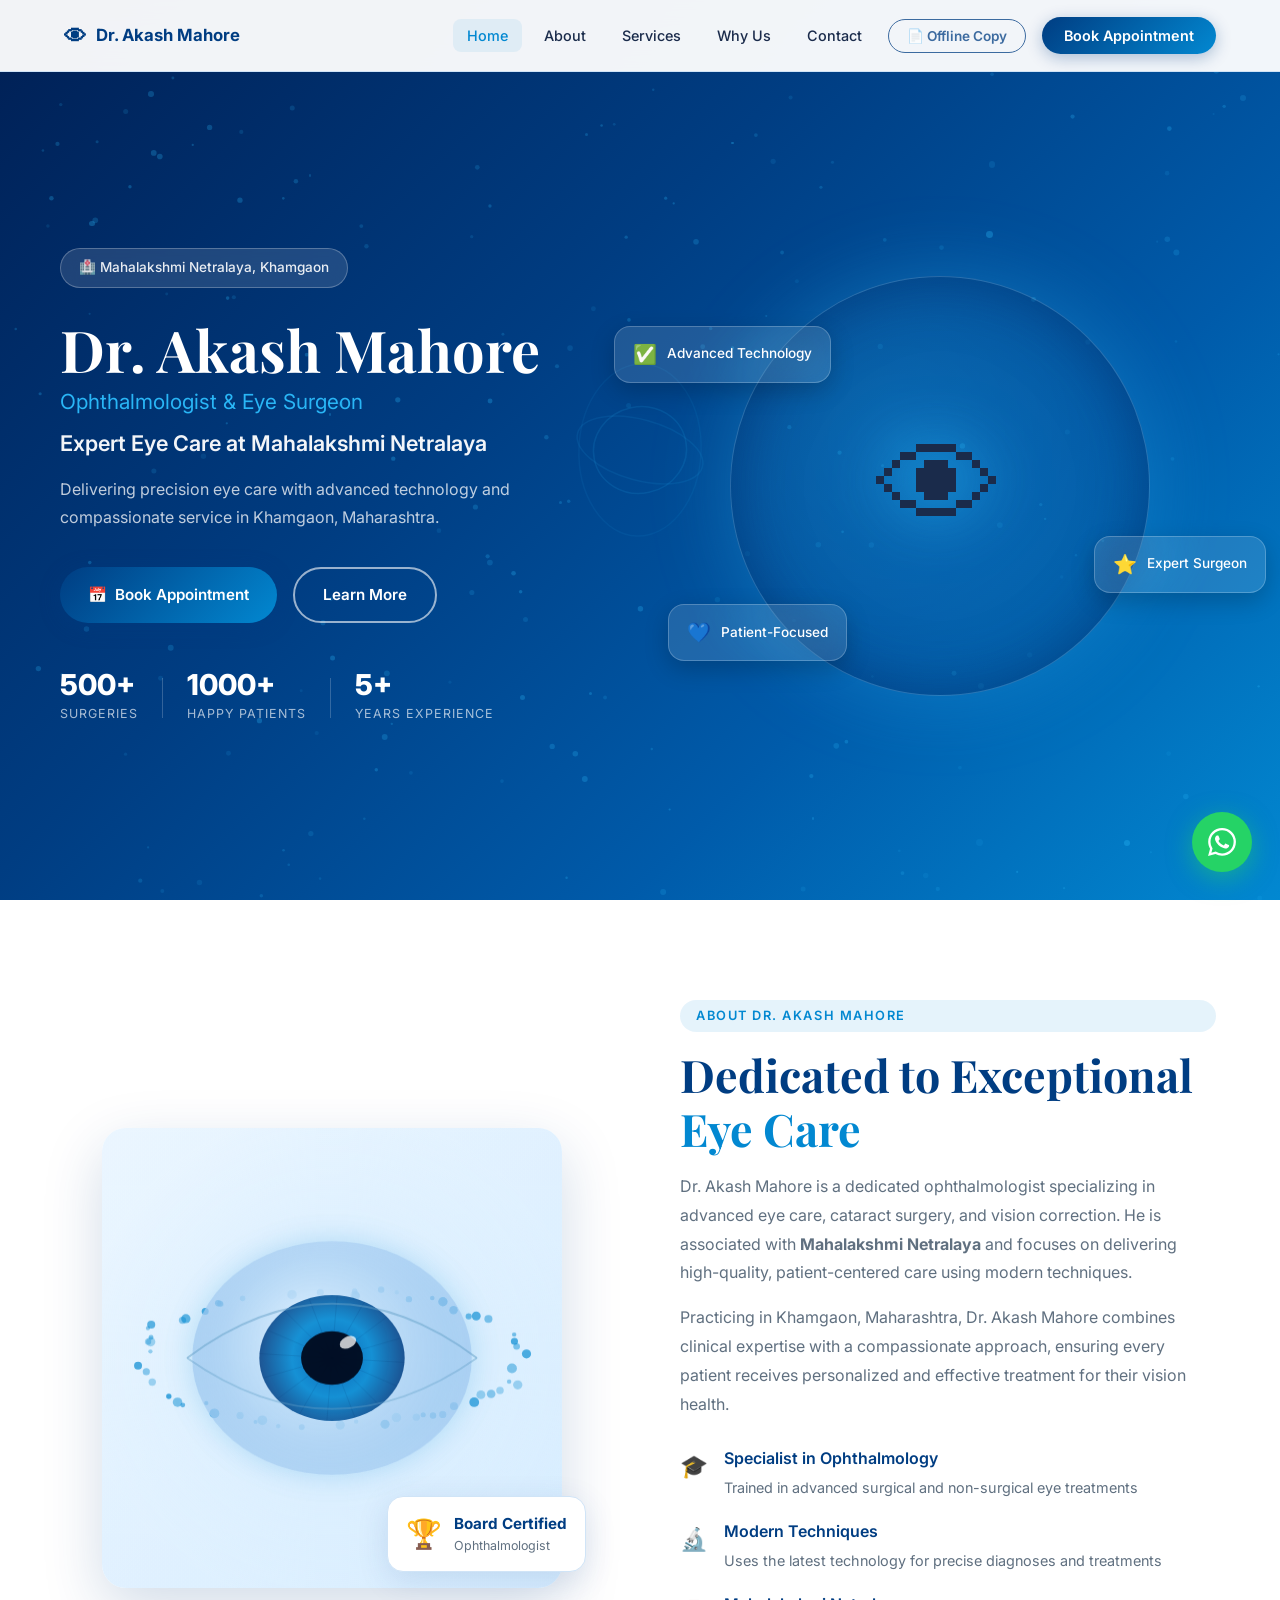
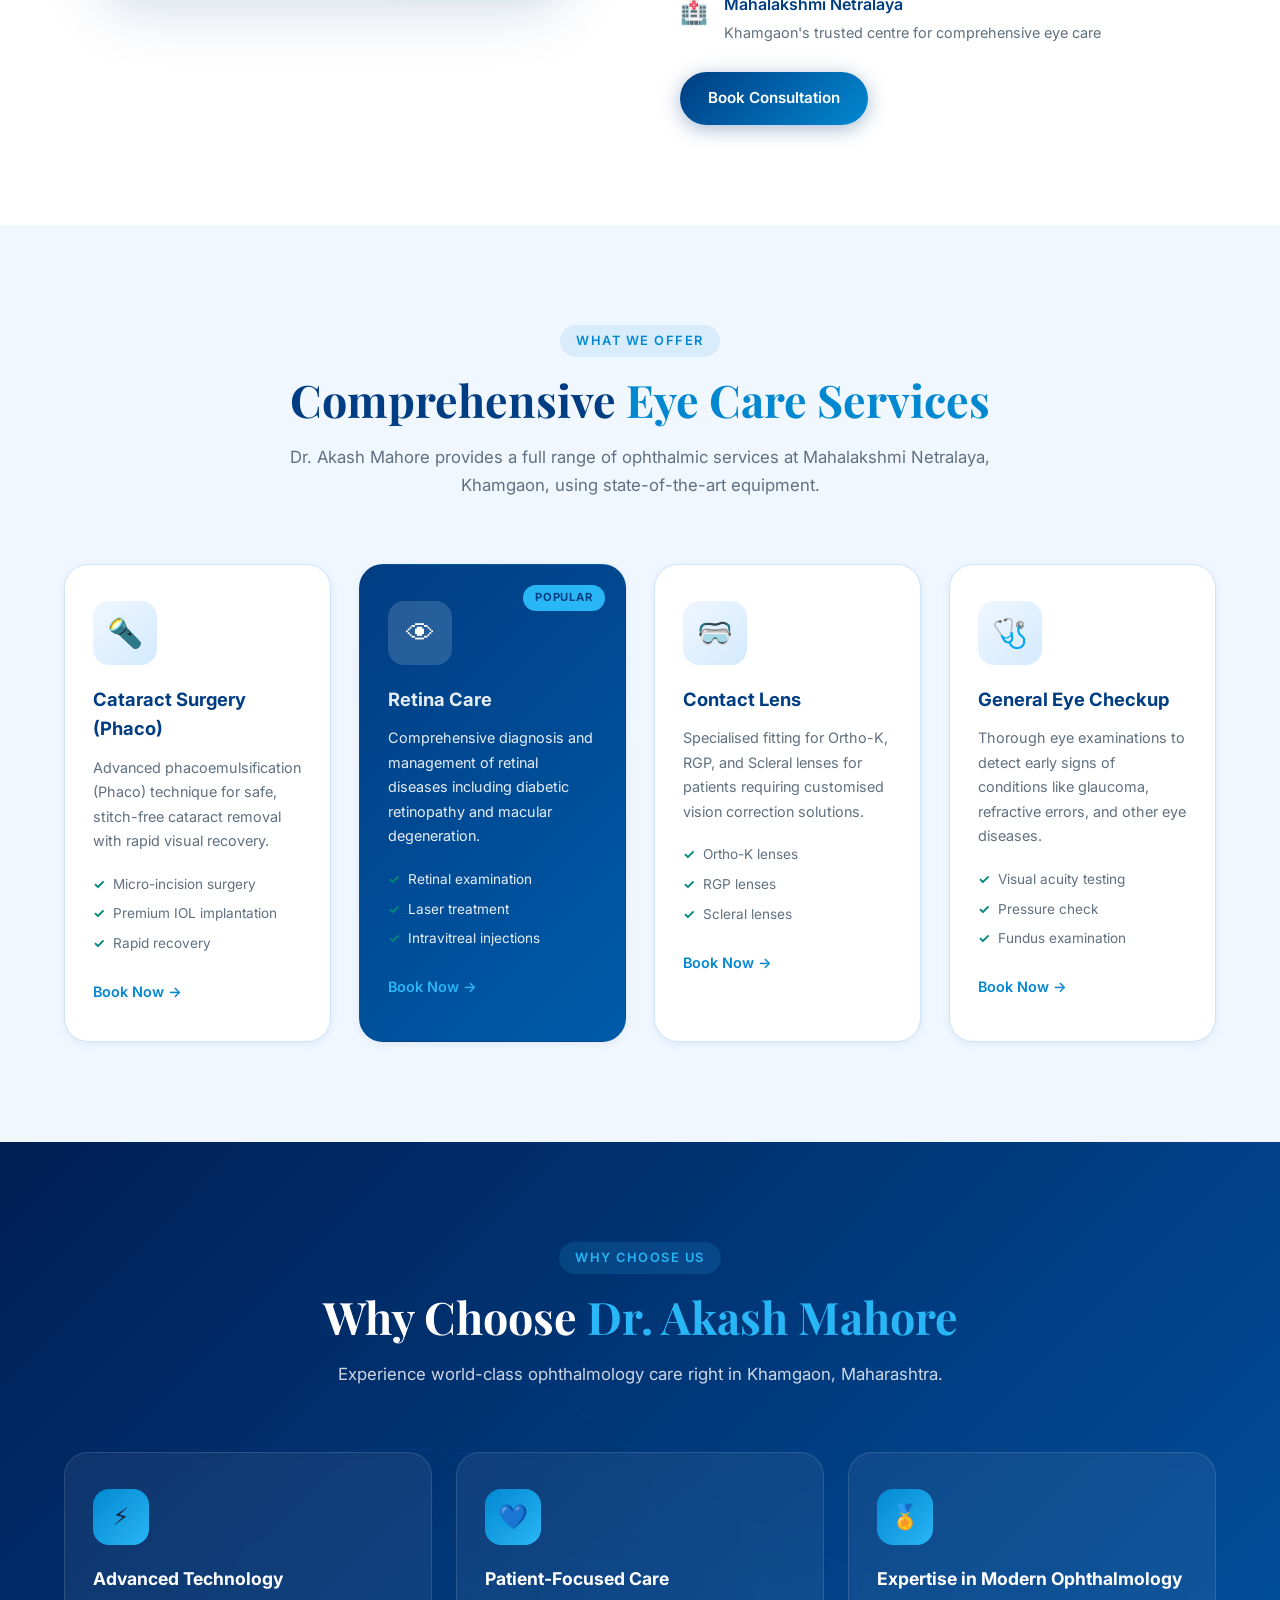
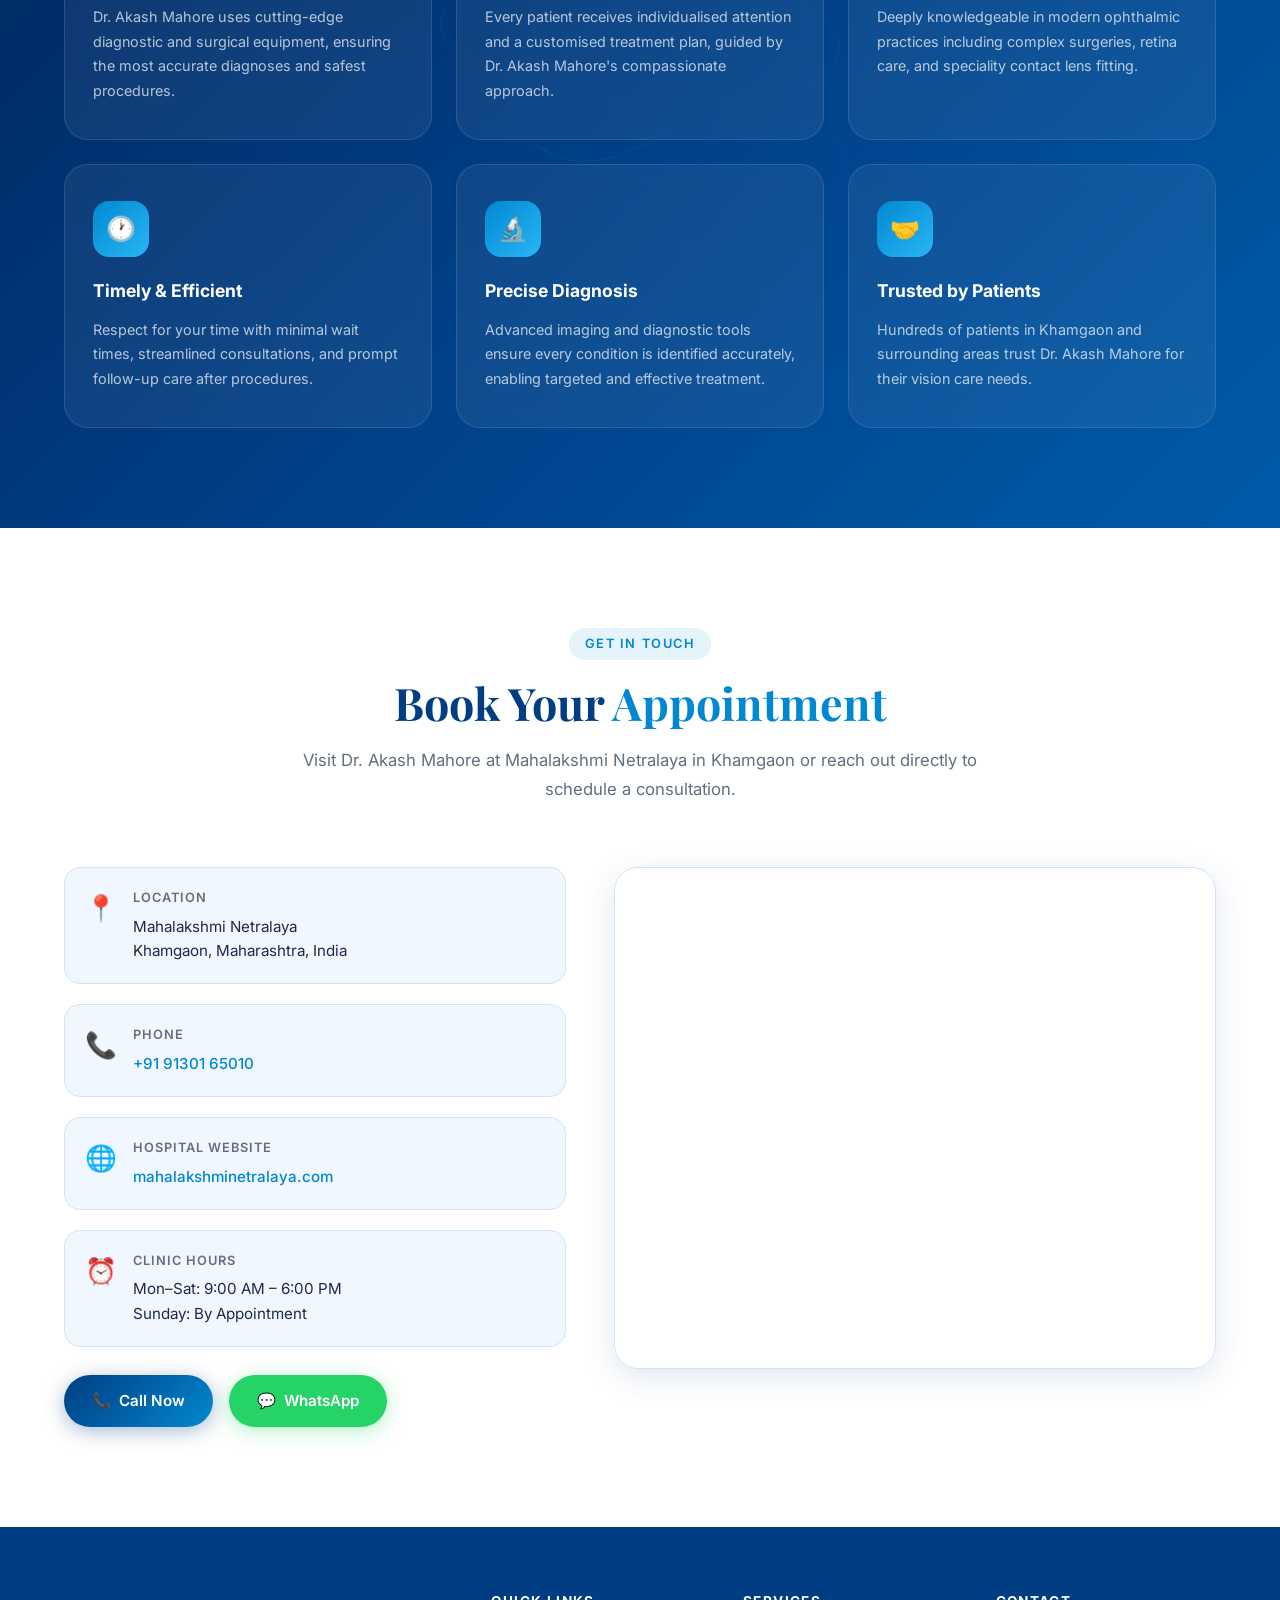
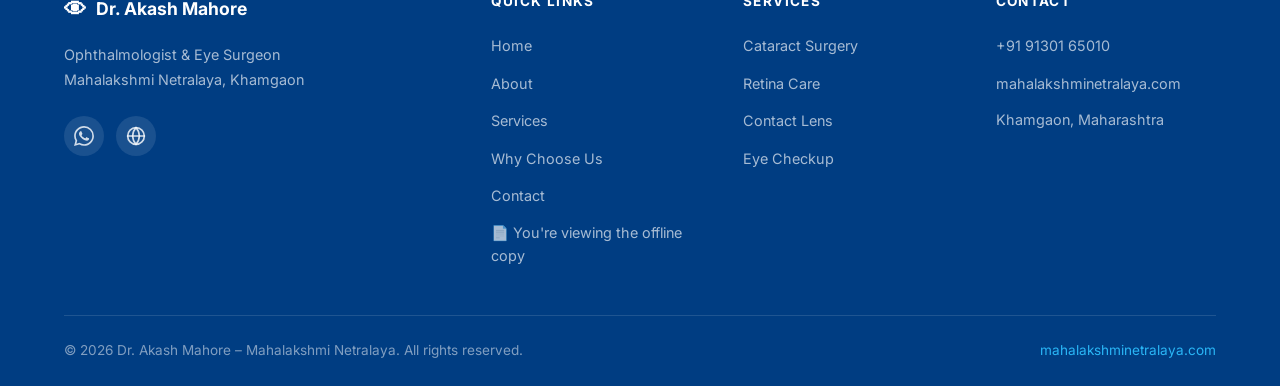
==== commit e95580a7: "Add Download button to navbar and footer; fix self-reference in download.html Agent-Logs-Url: https:" ====
--- a/download.html
+++ b/download.html
@@ -281,6 +281,30 @@
   color: #FFFFFF !important;
 }
 
+.nav-download {
+  padding: 8px 18px;
+  border: 1.5px solid var(--color-primary);
+  color: var(--color-primary) !important;
+  border-radius: 100px;
+  font-size: 0.9rem;
+  font-weight: 600;
+  margin-left: 4px;
+  transition: all var(--transition);
+  white-space: nowrap;
+}
+.nav-download:hover {
+  background: var(--color-primary);
+  color: #FFFFFF !important;
+  transform: translateY(-2px);
+  box-shadow: 0 6px 20px rgba(0, 61, 130, 0.3);
+}
+
+.nav-offline {
+  cursor: default;
+  opacity: 0.75;
+  font-size: 0.85rem;
+}
+
 .hamburger {
   display: none;
   flex-direction: column;
@@ -1153,6 +1177,7 @@
   }
 
   .nav-cta { margin-left: 0; }
+  .nav-download { margin-left: 0; width: 100%; text-align: center; }
 
   .hero {
     flex-direction: column;
@@ -1241,6 +1266,7 @@
         <li><a href="#services" class="nav-link">Services</a></li>
         <li><a href="#why-choose" class="nav-link">Why Us</a></li>
         <li><a href="#contact" class="nav-link">Contact</a></li>
+        <li><span class="nav-download nav-offline" aria-label="You are viewing the offline copy">&#128196; Offline Copy</span></li>
         <li><a href="tel:+919130165010" class="nav-cta">Book Appointment</a></li>
       </ul>
       <button class="hamburger" id="hamburger" aria-label="Toggle navigation menu" aria-expanded="false" aria-controls="navLinks">
@@ -1578,6 +1604,7 @@
               <li><a href="#services">Services</a></li>
               <li><a href="#why-choose">Why Choose Us</a></li>
               <li><a href="#contact">Contact</a></li>
+              <li><span>&#128196; You're viewing the offline copy</span></li>
             </ul>
           </div>
           <div class="footer-col">
